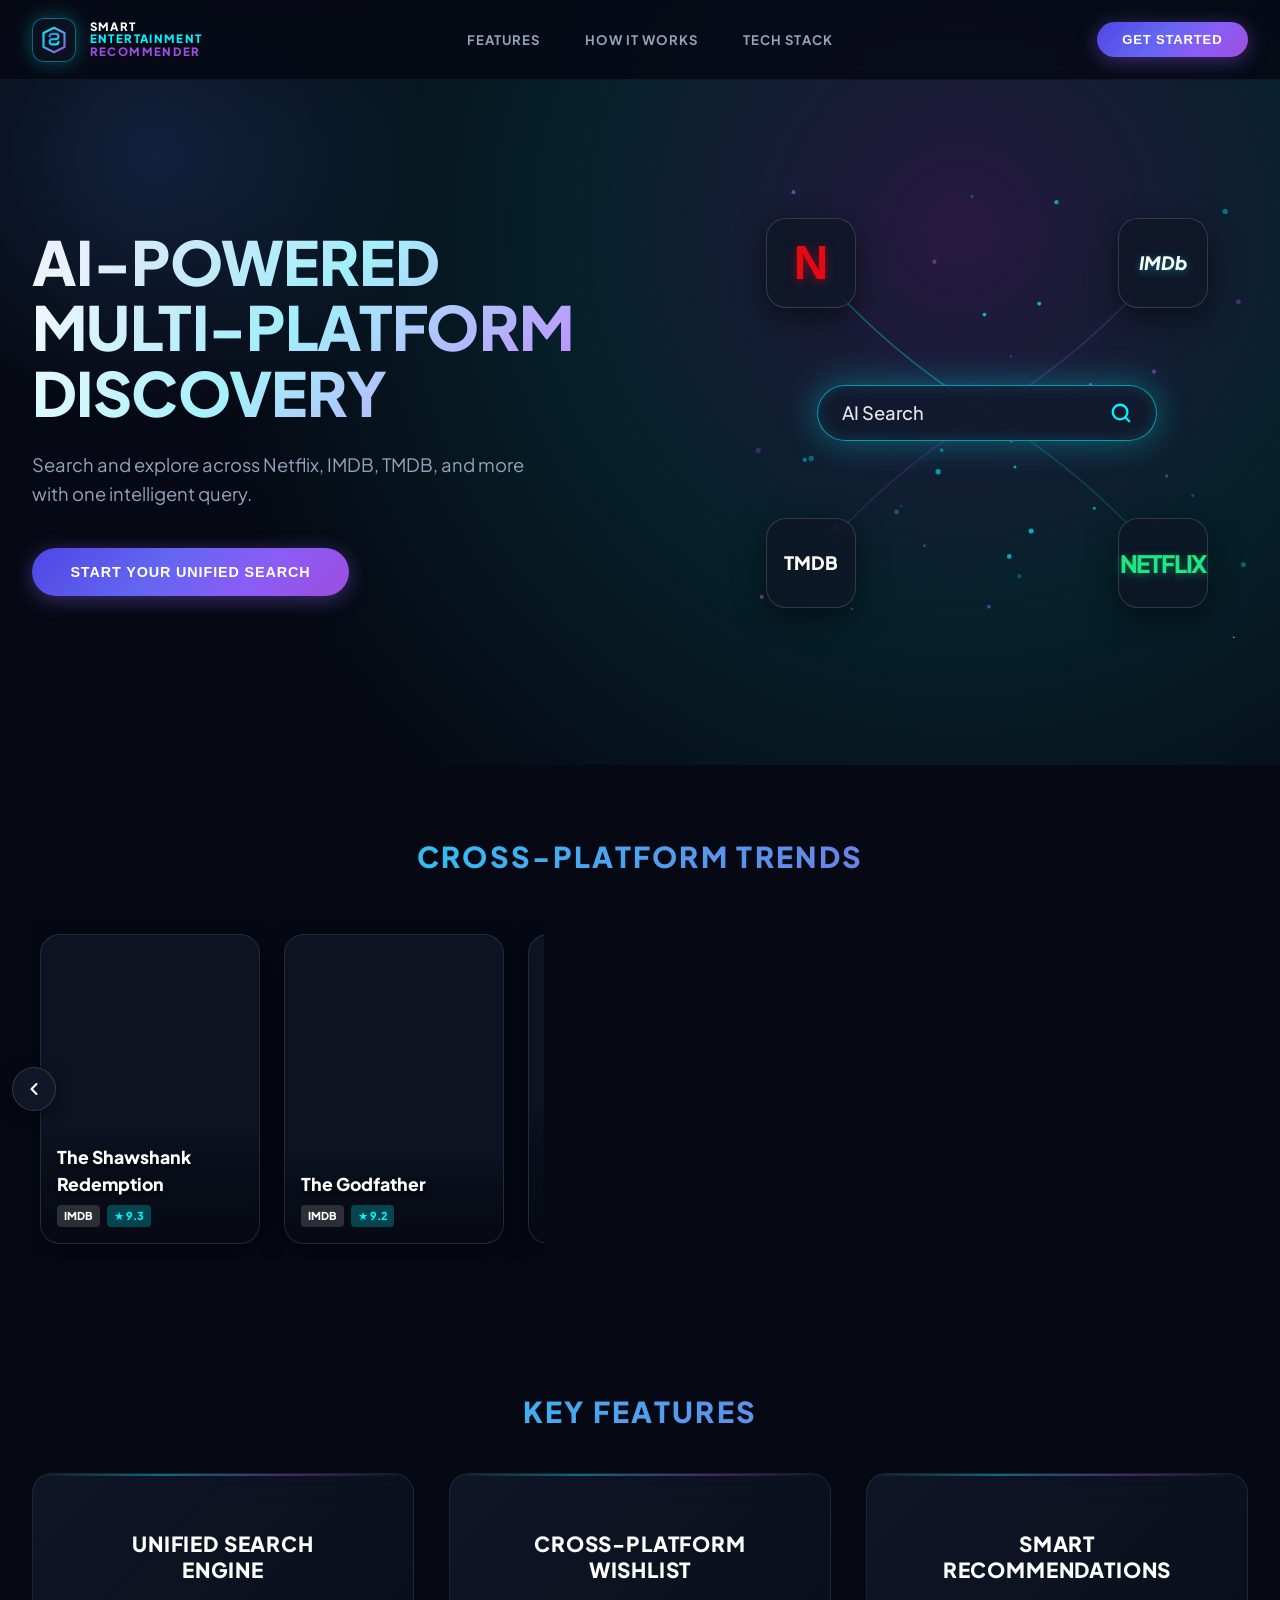
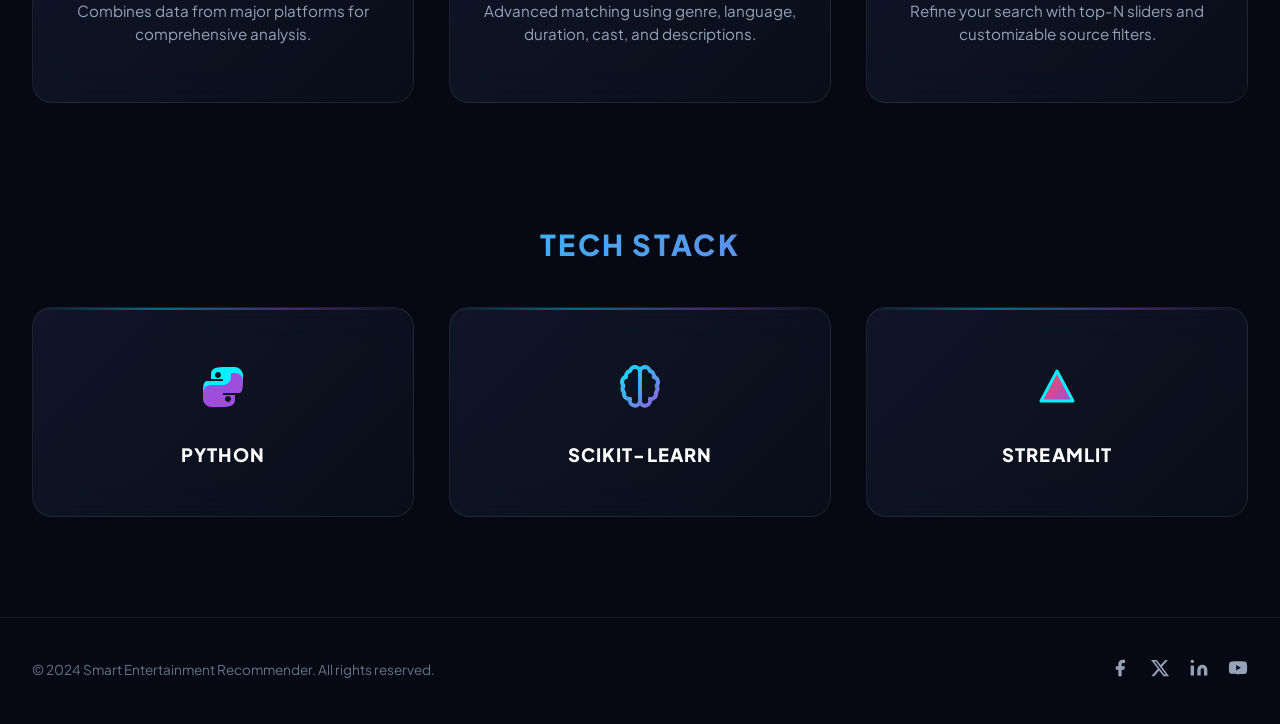
==== index.html @ 882601f6 "add index.html, styles.css, app.js and data bundle to root and docs for GitHub Pages" ====
<!DOCTYPE html>
<html lang="en">
<head>
  <meta charset="UTF-8">
  <meta name="viewport" content="width=device-width, initial-scale=1.0">
  <title>Smart Entertainment Recommender</title>
  <link rel="preconnect" href="https://fonts.googleapis.com">
  <link rel="preconnect" href="https://fonts.gstatic.com" crossorigin>
  <link href="https://fonts.googleapis.com/css2?family=Plus+Jakarta+Sans:wght@400;500;600;700;800&family=Inter:wght@400;500;600;700&display=swap" rel="stylesheet">
  <link rel="stylesheet" href="styles.css">
</head>
<body class="dark-theme">

  <!-- PAGE 1: LANDING PAGE (SMART ENTERTAINMENT RECOMMENDER) -->
  <div id="landing-page" class="page active">
    <!-- Navbar -->
    <nav class="navbar">
      <div class="nav-container">
        <a href="#landing-page" class="nav-brand">
          <div class="logo-icon">
            <svg width="28" height="28" viewBox="0 0 32 32" fill="none" xmlns="http://www.w3.org/2000/svg">
              <path d="M16 2L4 8V24L16 30L28 24V8L16 2Z" stroke="url(#logo-grad)" stroke-width="2.5" stroke-linejoin="round"/>
              <path d="M11 12C11 10.3431 12.3431 9 14 9H18C19.6569 9 21 10.3431 21 12C21 13.6569 19.6569 15 18 15H14C12.3431 15 11 16.3431 11 18C11 19.6569 12.3431 21 14 21H18C19.6569 21 21 19.6569 21 18" stroke="url(#logo-grad2)" stroke-width="2.5" stroke-linecap="round"/>
              <defs>
                <linearGradient id="logo-grad" x1="4" y1="2" x2="28" y2="30" gradientUnits="userSpaceOnUse">
                  <stop stop-color="#00F2FE"/>
                  <stop offset="1" stop-color="#9D4EDD"/>
                </linearGradient>
                <linearGradient id="logo-grad2" x1="11" y1="9" x2="21" y2="21" gradientUnits="userSpaceOnUse">
                  <stop stop-color="#3A7BD5"/>
                  <stop offset="1" stop-color="#00F2FE"/>
                </linearGradient>
              </defs>
            </svg>
          </div>
          <div class="brand-title">
            <span class="brand-line1">SMART</span>
            <span class="brand-line2">ENTERTAINMENT</span>
            <span class="brand-line3">RECOMMENDER</span>
          </div>
        </a>

        <div class="nav-links">
          <a href="#features-section" class="nav-link">FEATURES</a>
          <a href="#how-it-works-section" class="nav-link">HOW IT WORKS</a>
          <a href="#tech-stack-section" class="nav-link">TECH STACK</a>
        </div>

        <div class="nav-actions">
          <button id="btn-get-started" class="btn btn-gradient nav-cta">GET STARTED</button>
        </div>
      </div>
    </nav>

    <!-- Hero Section -->
    <section class="hero-section">
      <div class="hero-bg-glow"></div>
      <div class="hero-container">
        <div class="hero-content">
          <h1 class="hero-title">
            AI-POWERED<br>
            MULTI-PLATFORM<br>
            DISCOVERY
          </h1>
          <p class="hero-subtext">
            Search and explore across Netflix, IMDB, TMDB, and more with one intelligent query.
          </p>
          <div class="hero-actions">
            <button id="btn-hero-search" class="btn btn-gradient hero-cta">START YOUR UNIFIED SEARCH</button>
          </div>
        </div>

        <!-- Futuristic Visual Canvas & Platform Cards -->
        <div class="hero-visual">
          <canvas id="light-trails-canvas"></canvas>
          
          <div class="visual-center-search">
            <span class="search-placeholder-text">AI Search</span>
            <svg class="search-icon" width="22" height="22" viewBox="0 0 24 24" fill="none" stroke="currentColor" stroke-width="2.5" stroke-linecap="round" stroke-linejoin="round">
              <circle cx="11" cy="11" r="8"></circle>
              <line x1="21" y1="21" x2="16.65" y2="16.65"></line>
            </svg>
          </div>

          <!-- Platform Floating Cards -->
          <div class="platform-card card-netflix">
            <div class="netflix-logo-text">N</div>
          </div>

          <div class="platform-card card-disney">
            <div class="disney-logo-text">IMDb</div>
          </div>

          <div class="platform-card card-hbo">
            <div class="hbo-logo-text">TMDB</div>
          </div>

          <div class="platform-card card-hulu">
            <div class="hulu-logo-text">NETFLIX</div>
          </div>
        </div>
      </div>
    </section>

    <!-- Cross-Platform Trends Carousel -->
    <section class="trends-section">
      <div class="section-container">
        <h2 class="section-title">CROSS-PLATFORM TRENDS</h2>
        
        <div class="carousel-wrapper">
          <button class="carousel-arrow left-arrow" id="carousel-prev" aria-label="Previous">
            <svg width="20" height="20" viewBox="0 0 24 24" fill="none" stroke="currentColor" stroke-width="2.5" stroke-linecap="round" stroke-linejoin="round">
              <polyline points="15 18 9 12 15 6"></polyline>
            </svg>
          </button>
          
          <div class="carousel-track" id="trends-carousel">
            <!-- Dynamic Movie Cards inserted via app.js -->
            <div class="trend-card-skeleton"></div>
            <div class="trend-card-skeleton"></div>
            <div class="trend-card-skeleton"></div>
            <div class="trend-card-skeleton"></div>
          </div>
        </div>
      </div>
    </section>

    <!-- Key Features -->
    <section id="features-section" class="features-section">
      <div class="section-container">
        <h2 class="section-title">KEY FEATURES</h2>
        <div class="features-grid">
          <div class="glass-card feature-card">
            <h3 class="feature-title">UNIFIED SEARCH<br>ENGINE</h3>
            <p class="feature-desc">Combines data from major platforms for comprehensive analysis.</p>
          </div>

          <div class="glass-card feature-card">
            <h3 class="feature-title">CROSS-PLATFORM<br>WISHLIST</h3>
            <p class="feature-desc">Advanced matching using genre, language, duration, cast, and descriptions.</p>
          </div>

          <div class="glass-card feature-card">
            <h3 class="feature-title">SMART<br>RECOMMENDATIONS</h3>
            <p class="feature-desc">Refine your search with top-N sliders and customizable source filters.</p>
          </div>
        </div>
      </div>
    </section>

    <!-- Tech Stack -->
    <section id="tech-stack-section" class="tech-stack-section">
      <div class="section-container">
        <h2 class="section-title">TECH STACK</h2>
        <div class="tech-grid">
          <div class="glass-card tech-card">
            <div class="tech-icon-container">
              <svg width="48" height="48" viewBox="0 0 24 24" fill="none" xmlns="http://www.w3.org/2000/svg">
                <path d="M12 2C6.48 2 6 4 6 6V8H12V9H4C2 9 2 13 2 15C2 17 3.5 19 6 19H8V17C8 15 9.5 13 12 13H18C20 13 22 11.5 22 9V6C22 4 20 2 18 2H12ZM9.5 4.5C10.33 4.5 11 5.17 11 6C11 6.83 10.33 7.5 9.5 7.5C8.67 7.5 8 6.83 8 6C8 5.17 8.67 4.5 9.5 4.5Z" fill="#00F2FE"/>
                <path d="M12 22C17.52 22 18 20 18 18V16H12V15H20C22 15 22 11 22 9C22 7 20.5 5 18 5H16V7C16 9 14.5 11 12 11H6C4 11 2 12.5 2 15V18C2 20 4 22 6 22H12ZM14.5 19.5C13.67 19.5 13 18.83 13 18C13 17.17 13.67 16.5 14.5 16.5C15.33 16.5 16 17.17 16 18C16 18.83 15.33 19.5 14.5 19.5Z" fill="#9D4EDD"/>
              </svg>
            </div>
            <h3 class="tech-name">PYTHON</h3>
          </div>

          <div class="glass-card tech-card">
            <div class="tech-icon-container">
              <svg width="48" height="48" viewBox="0 0 24 24" fill="none" stroke="url(#tech-grad)" stroke-width="2" stroke-linecap="round" stroke-linejoin="round">
                <path d="M12 4.5a2.5 2.5 0 0 0-4.96-.46 2.5 2.5 0 0 0-1.98 3 2.5 2.5 0 0 0-1.32 4.24 3 3 0 0 0 .34 3.58 2.5 2.5 0 0 0 2.96 3.08A2.5 2.5 0 0 0 12 19.5"/>
                <path d="M12 4.5a2.5 2.5 0 0 1 4.96-.46 2.5 2.5 0 0 1 1.98 3 2.5 2.5 0 0 1 1.32 4.24 3 3 0 0 1-.34 3.58 2.5 2.5 0 0 1-2.96 3.08A2.5 2.5 0 0 1 12 19.5"/>
                <path d="M12 4.5v15"/>
                <defs>
                  <linearGradient id="tech-grad" x1="0" y1="0" x2="24" y2="24" gradientUnits="userSpaceOnUse">
                    <stop stop-color="#00F2FE"/>
                    <stop offset="1" stop-color="#9D4EDD"/>
                  </linearGradient>
                </defs>
              </svg>
            </div>
            <h3 class="tech-name">SCIKIT-LEARN</h3>
          </div>

          <div class="glass-card tech-card">
            <div class="tech-icon-container">
              <svg width="48" height="48" viewBox="0 0 24 24" fill="none" xmlns="http://www.w3.org/2000/svg">
                <path d="M4 19L12 4L20 19H4Z" fill="url(#st-grad)" stroke="#00F2FE" stroke-width="1.5" stroke-linejoin="round"/>
                <defs>
                  <linearGradient id="st-grad" x1="4" y1="4" x2="20" y2="19" gradientUnits="userSpaceOnUse">
                    <stop stop-color="#FF4B4B"/>
                    <stop offset="1" stop-color="#9D4EDD"/>
                  </linearGradient>
                </defs>
              </svg>
            </div>
            <h3 class="tech-name">STREAMLIT</h3>
          </div>
        </div>
      </div>
    </section>

    <!-- Footer -->
    <footer class="footer">
      <div class="footer-container">
        <p class="copyright">&copy; 2024 Smart Entertainment Recommender. All rights reserved.</p>
        <div class="social-links">
          <a href="#" aria-label="Facebook">
            <svg width="20" height="20" viewBox="0 0 24 24" fill="currentColor"><path d="M18 2h-3a5 5 0 0 0-5 5v3H7v4h3v8h4v-8h3l1-4h-4V7a1 1 0 0 1 1-1h3z"/></svg>
          </a>
          <a href="#" aria-label="X (Twitter)">
            <svg width="20" height="20" viewBox="0 0 24 24" fill="currentColor"><path d="M18.244 2.25h3.308l-7.227 8.26 8.502 11.24H16.17l-5.214-6.817L4.99 21.75H1.68l7.73-8.835L1.254 2.25H8.08l4.713 6.231zm-1.161 17.52h1.833L7.084 4.126H5.117z"/></svg>
          </a>
          <a href="#" aria-label="LinkedIn">
            <svg width="20" height="20" viewBox="0 0 24 24" fill="currentColor"><path d="M16 8a6 6 0 0 1 6 6v7h-4v-7a2 2 0 0 0-2-2 2 2 0 0 0-2 2v7h-4v-7a6 6 0 0 1 6-6zM2 9h4v12H2z"/><circle cx="4" cy="4" r="2"/></svg>
          </a>
          <a href="#" aria-label="YouTube">
            <svg width="20" height="20" viewBox="0 0 24 24" fill="currentColor"><path d="M22.54 6.42a2.78 2.78 0 0 0-1.94-2C18.88 4 12 4 12 4s-6.88 0-8.6.46a2.78 2.78 0 0 0-1.94 2A29 29 0 0 0 1 11.75a29 29 0 0 0 .46 5.33A2.78 2.78 0 0 0 3.4 19c1.72.46 8.6.46 8.6.46s6.88 0 8.6-.46a2.78 2.78 0 0 0 1.94-2 29 29 0 0 0 .46-5.25 29 29 0 0 0-.46-5.33z"/><polygon points="9.75 15.02 15.5 11.75 9.75 8.48 9.75 15.02" fill="#0D111A"/></svg>
          </a>
        </div>
      </div>
    </footer>
  </div>

  <!-- PAGE 2: DASHBOARD PAGE (UNIVERSAL HUB DASHBOARD - SCREEN 2) -->
  <div id="dashboard-page" class="page">
    <header class="dash-header">
      <div class="dash-header-left">
        <a href="#landing-page" id="btn-back-landing" class="dash-brand">
          <div class="dash-logo-icon">
            <svg width="24" height="24" viewBox="0 0 24 24" fill="none" stroke="currentColor" stroke-width="2">
              <path d="M12 2L2 7l10 5 10-5-10-5zM2 17l10 5 10-5M2 12l10 5 10-5"/>
            </svg>
          </div>
          <span class="dash-title">Universal Hub Dashboard</span>
        </a>
      </div>
      <div class="dash-header-right">
        <button id="btn-home-nav" class="dash-action-btn" title="Back to Home">
          <svg width="20" height="20" viewBox="0 0 24 24" fill="none" stroke="currentColor" stroke-width="2">
            <path d="M3 9l9-7 9 7v11a2 2 0 0 1-2 2H5a2 2 0 0 1-2-2z"/>
            <polyline points="9 22 9 12 15 12 15 22"/>
          </svg>
        </button>
      </div>
    </header>

    <div class="dash-main-layout">
      <!-- Left Sidebar Filters -->
      <aside class="dash-sidebar">
        <div class="sidebar-section">
          <label class="sidebar-label" for="select-title-search">Select Movie / Title</label>
          <div class="custom-select-wrapper">
            <select id="select-title-search" class="dash-select">
              <option value="">None (Browse by Genre/Filter)</option>
            </select>
          </div>
        </div>

        <div class="sidebar-section">
          <label class="sidebar-label" for="select-source">Source</label>
          <div class="custom-select-wrapper">
            <select id="select-source" class="dash-select">
              <option value="all">All Platforms</option>
              <option value="netflix">Netflix</option>
              <option value="imdb">IMDB</option>
              <option value="tmdb">TMDB</option>
            </select>
          </div>
        </div>

        <div class="sidebar-section">
          <label class="sidebar-label" for="select-genre">Genre</label>
          <div class="custom-select-wrapper">
            <select id="select-genre" class="dash-select">
              <option value="all">All</option>
            </select>
          </div>
        </div>

        <div class="sidebar-section">
          <label class="sidebar-label" for="select-rating">Rating</label>
          <div class="custom-select-wrapper">
            <select id="select-rating" class="dash-select">
              <option value="all">All</option>
              <option value="8.5">8.5+ Top Rated</option>
              <option value="8.0">8.0+ High Rating</option>
              <option value="7.0">7.0+ Recommended</option>
              <option value="6.0">6.0+ General</option>
            </select>
          </div>
        </div>

        <div class="sidebar-section">
          <label class="sidebar-label" for="select-language">Language</label>
          <div class="custom-select-wrapper">
            <select id="select-language" class="dash-select">
              <option value="all">All Languages</option>
            </select>
          </div>
        </div>

        <div class="sidebar-section">
          <label class="sidebar-label" for="input-top-n">Top-N</label>
          <input type="number" id="input-top-n" class="dash-input" value="10" min="1" max="100">
        </div>

        <button id="btn-run-recommendation" class="btn btn-cyan btn-full">Generate Recommendations</button>
      </aside>

      <!-- Center Main Content -->
      <main class="dash-content">
        <div class="platform-tabs-row">
          <button class="platform-tab active" data-source="all">All Platforms</button>
          <button class="platform-tab" data-source="netflix">Netflix</button>
          <button class="platform-tab" data-source="imdb">IMDB</button>
          <button class="platform-tab" data-source="tmdb">TMDB</button>
        </div>

        <div class="results-header-info">
          <h3 id="query-movie-heading" class="results-title">Recommendations</h3>
        </div>

        <div id="recommendation-cards-grid" class="cards-grid">
          <!-- Recommendation cards loaded dynamically -->
        </div>
      </main>

      <!-- Right Panel: How It Works matching SCREEN 2 -->
      <aside class="dash-right-panel">
        <div class="glass-panel how-it-works-panel">
          <h3 class="panel-title">How It Works</h3>
          <p class="panel-intro">
            An intelligent content-based recommendation system that analyzes text features across movie catalogs.
          </p>

          <ol class="steps-list">
            <li>
              <strong>1. Select a Title or Genre</strong>
              <p>Choose a movie catalog entry or pick a specific genre to discover content.</p>
            </li>
            <li>
              <strong>2. Analyze Content</strong>
              <p>Extracts combined textual features: genres, keywords, cast, and overview descriptions.</p>
            </li>
            <li>
              <strong>3. Calculate Similarity</strong>
              <p>Transforms text into TF-IDF vectors and computes exact pairwise Cosine Similarity scores.</p>
            </li>
            <li>
              <strong>4. Rank & Recommend</strong>
              <p>Filters and orders top matching titles with precise similarity percentages.</p>
            </li>
          </ol>
        </div>
      </aside>
    </div>
  </div>

  <!-- Movie Detail Modal -->
  <div id="movie-detail-modal" class="modal-overlay hidden">
    <div class="modal-card glass-card">
      <button id="btn-close-modal" class="modal-close-btn">&times;</button>
      <div class="modal-body">
        <div class="modal-poster-col">
          <img id="modal-poster" src="" alt="Movie Poster">
        </div>
        <div class="modal-info-col">
          <h2 id="modal-title" class="modal-title">Title</h2>
          <div class="modal-chips" id="modal-chips"></div>
          <p id="modal-desc" class="modal-desc">Description</p>
          <div class="modal-sim-bar-wrapper">
            <span id="modal-sim-text">95% Similarity</span>
            <div class="sim-progress-bar"><div id="modal-sim-progress" class="sim-progress-fill"></div></div>
          </div>
        </div>
      </div>
    </div>
  </div>

  <script src="app.js"></script>
</body>
</html>
---- styles.css ----
/* ==========================================================================
   Smart Entertainment Recommender - Design System & Styles
   Primary Visual Reference: SCREEN 1 (Landing Page) & SCREEN 2 (Dashboard)
   ========================================================================== */

:root {
  --bg-dark: #060913;
  --bg-surface: #0E1322;
  --bg-card: rgba(18, 25, 42, 0.65);
  --bg-card-hover: rgba(26, 36, 60, 0.85);

  --accent-cyan: #00F2FE;
  --accent-blue: #3A7BD5;
  --accent-purple: #9D4EDD;
  --accent-violet: #7F00FF;

  --gradient-title: linear-gradient(135deg, #FFFFFF 10%, #A5F3FC 45%, #C084FC 90%);
  --gradient-btn: linear-gradient(135deg, #4F46E5 0%, #6366F1 40%, #8B5CF6 70%, #9D4EDD 100%);
  --gradient-glow: linear-gradient(135deg, rgba(0, 242, 254, 0.4) 0%, rgba(157, 78, 221, 0.4) 100%);

  --text-main: #FFFFFF;
  --text-muted: #94A3B8;
  --text-subtle: #64748B;

  --border-glass: 1px solid rgba(255, 255, 255, 0.08);
  --border-glow: 1px solid rgba(0, 242, 254, 0.4);

  --radius-sm: 8px;
  --radius-md: 14px;
  --radius-lg: 20px;
  --radius-pill: 9999px;

  --shadow-glow-cyan: 0 0 25px rgba(0, 242, 254, 0.25);
  --shadow-glow-purple: 0 0 25px rgba(157, 78, 221, 0.25);
}

* {
  box-sizing: border-box;
  margin: 0;
  padding: 0;
}

html {
  scroll-behavior: smooth;
}

body {
  font-family: 'Plus Jakarta Sans', 'Inter', -apple-system, sans-serif;
  background-color: var(--bg-dark);
  color: var(--text-main);
  line-height: 1.5;
  overflow-x: hidden;
  min-height: 100vh;
}

/* Page transitions */
.page {
  display: none;
  opacity: 0;
  transition: opacity 0.3s ease-in-out;
  width: 100%;
  min-height: 100vh;
}
.page.active {
  display: block;
  opacity: 1;
}

/* Base Buttons */
.btn {
  display: inline-flex;
  align-items: center;
  justify-content: center;
  padding: 0.75rem 1.8rem;
  font-size: 0.88rem;
  font-weight: 700;
  letter-spacing: 0.06em;
  border-radius: var(--radius-pill);
  border: none;
  cursor: pointer;
  transition: all 0.25s cubic-bezier(0.4, 0, 0.2, 1);
  text-decoration: none;
  color: #FFFFFF;
}

.btn-gradient {
  background: var(--gradient-btn);
  box-shadow: 0 4px 20px rgba(139, 92, 246, 0.4);
}
.btn-gradient:hover {
  transform: translateY(-2px);
  box-shadow: 0 6px 25px rgba(157, 78, 221, 0.6);
  filter: brightness(1.15);
}

.btn-cyan {
  background: linear-gradient(135deg, #00F2FE 0%, #4FACFE 100%);
  color: #060913;
  font-weight: 800;
  box-shadow: 0 4px 18px rgba(0, 242, 254, 0.35);
}
.btn-cyan:hover {
  transform: translateY(-2px);
  box-shadow: 0 6px 25px rgba(0, 242, 254, 0.55);
}

.btn-full {
  width: 100%;
}

/* Glassmorphism Card Container matching SCREEN 1 & SCREEN 2 */
.glass-card {
  background: linear-gradient(135deg, rgba(20, 28, 48, 0.7) 0%, rgba(12, 17, 30, 0.6) 100%);
  backdrop-filter: blur(20px);
  -webkit-backdrop-filter: blur(20px);
  border: 1.5px solid rgba(255, 255, 255, 0.08);
  border-radius: var(--radius-lg);
  transition: all 0.3s ease;
  position: relative;
  overflow: hidden;
}

.glass-card::before {
  content: '';
  position: absolute;
  top: 0; left: 0; right: 0;
  height: 2px;
  background: linear-gradient(90deg, transparent, rgba(0, 242, 254, 0.4), rgba(157, 78, 221, 0.4), transparent);
}

.glass-card:hover {
  border-color: rgba(0, 242, 254, 0.4);
  box-shadow: 0 10px 35px rgba(0, 0, 0, 0.5), 0 0 25px rgba(0, 242, 254, 0.18);
  transform: translateY(-4px);
}

/* ==========================================================================
   NAVBAR (PAGE 1)
   ========================================================================== */
.navbar {
  position: fixed;
  top: 0;
  left: 0;
  right: 0;
  height: 80px;
  z-index: 100;
  background: rgba(6, 9, 19, 0.85);
  backdrop-filter: blur(16px);
  border-bottom: 1px solid rgba(255, 255, 255, 0.05);
}

.nav-container {
  max-width: 1320px;
  margin: 0 auto;
  padding: 0 2rem;
  height: 100%;
  display: flex;
  align-items: center;
  justify-content: space-between;
}

.nav-brand {
  display: flex;
  align-items: center;
  gap: 0.85rem;
  text-decoration: none;
}

.logo-icon {
  width: 44px;
  height: 44px;
  background: rgba(14, 19, 34, 0.9);
  border-radius: 12px;
  display: flex;
  align-items: center;
  justify-content: center;
  border: 1px solid rgba(0, 242, 254, 0.4);
  box-shadow: 0 0 20px rgba(0, 242, 254, 0.3);
}

.brand-title {
  display: flex;
  flex-direction: column;
  line-height: 1.1;
  font-weight: 800;
  font-size: 0.72rem;
  letter-spacing: 0.12em;
}
.brand-line1 { color: #FFFFFF; }
.brand-line2 { color: var(--accent-cyan); }
.brand-line3 { color: var(--accent-purple); }

.nav-links {
  display: flex;
  align-items: center;
  gap: 2.8rem;
}

.nav-link {
  color: var(--text-muted);
  text-decoration: none;
  font-size: 0.82rem;
  font-weight: 700;
  letter-spacing: 0.08em;
  transition: color 0.2s ease;
}
.nav-link:hover {
  color: #FFFFFF;
}

.nav-cta {
  padding: 0.65rem 1.6rem;
  font-size: 0.82rem;
}

/* ==========================================================================
   HERO SECTION (PAGE 1)
   ========================================================================== */
.hero-section {
  position: relative;
  padding-top: 150px;
  padding-bottom: 90px;
  min-height: 85vh;
  display: flex;
  align-items: center;
  overflow: hidden;
  background: radial-gradient(circle at 75% 30%, rgba(157, 78, 221, 0.22) 0%, rgba(0, 242, 254, 0.1) 35%, rgba(6, 9, 19, 0) 70%);
}

.hero-bg-glow {
  position: absolute;
  top: -120px;
  left: -120px;
  width: 550px;
  height: 550px;
  background: radial-gradient(circle, rgba(58, 123, 213, 0.22) 0%, rgba(6, 9, 19, 0) 70%);
  pointer-events: none;
}

.hero-container {
  max-width: 1320px;
  margin: 0 auto;
  padding: 0 2rem;
  width: 100%;
  display: grid;
  grid-template-columns: 1.1fr 0.9fr;
  gap: 3.5rem;
  align-items: center;
}

.hero-content {
  max-width: 600px;
}

.hero-title {
  font-size: 3.8rem;
  font-weight: 800;
  line-height: 1.08;
  letter-spacing: -0.01em;
  margin-bottom: 1.5rem;
  background: var(--gradient-title);
  -webkit-background-clip: text;
  -webkit-text-fill-color: transparent;
  text-transform: uppercase;
}

.hero-subtext {
  font-size: 1.15rem;
  color: var(--text-muted);
  margin-bottom: 2.5rem;
  max-width: 500px;
  font-weight: 400;
  line-height: 1.6;
}

.hero-cta {
  padding: 1rem 2.4rem;
  font-size: 0.9rem;
}

/* Hero Visual Canvas & Floating Cards matching SCREEN 1 */
.hero-visual {
  position: relative;
  height: 450px;
  width: 100%;
  display: flex;
  align-items: center;
  justify-content: center;
}

#light-trails-canvas {
  position: absolute;
  top: 0;
  left: 0;
  width: 100%;
  height: 100%;
  z-index: 1;
  pointer-events: none;
}

.visual-center-search {
  position: relative;
  z-index: 10;
  width: 340px;
  height: 56px;
  background: rgba(18, 25, 45, 0.75);
  backdrop-filter: blur(24px);
  border: 1.5px solid rgba(0, 242, 254, 0.6);
  border-radius: var(--radius-pill);
  display: flex;
  align-items: center;
  justify-content: space-between;
  padding: 0 1.5rem;
  box-shadow: 0 0 35px rgba(0, 242, 254, 0.35), inset 0 0 15px rgba(0, 242, 254, 0.15);
}

.search-placeholder-text {
  color: rgba(255, 255, 255, 0.9);
  font-size: 1.15rem;
  font-weight: 500;
}

.search-icon {
  color: var(--accent-cyan);
}

/* Floating Platform Cards matching SCREEN 1 */
.platform-card {
  position: absolute;
  z-index: 10;
  width: 90px;
  height: 90px;
  background: rgba(15, 22, 38, 0.75);
  backdrop-filter: blur(16px);
  border: 1px solid rgba(255, 255, 255, 0.15);
  border-radius: 20px;
  display: flex;
  align-items: center;
  justify-content: center;
  box-shadow: 0 10px 30px rgba(0, 0, 0, 0.5);
  transition: transform 0.3s ease, border-color 0.3s ease;
}
.platform-card:hover {
  transform: scale(1.08);
  border-color: var(--accent-cyan);
  box-shadow: 0 12px 35px rgba(0, 242, 254, 0.3);
}

.card-netflix {
  top: 30px;
  left: 40px;
}
.netflix-logo-text {
  color: #E50914;
  font-size: 3rem;
  font-weight: 900;
  font-family: Arial, sans-serif;
  text-shadow: 0 2px 8px rgba(229, 9, 20, 0.5);
}

.card-disney {
  top: 30px;
  right: 40px;
}
.disney-logo-text {
  color: #FFFFFF;
  font-size: 1.15rem;
  font-weight: 800;
  font-style: italic;
  text-shadow: 0 2px 8px rgba(0, 242, 254, 0.4);
}

.card-hbo {
  bottom: 30px;
  left: 40px;
}
.hbo-logo-text {
  color: #FFFFFF;
  font-size: 1.15rem;
  font-weight: 900;
  text-align: center;
  line-height: 0.95;
}
.hbo-logo-text span {
  font-size: 0.85rem;
  font-weight: 400;
}

.card-hulu {
  bottom: 30px;
  right: 40px;
}
.hulu-logo-text {
  color: #1CE783;
  font-size: 1.5rem;
  font-weight: 800;
  letter-spacing: -0.05em;
  text-shadow: 0 2px 8px rgba(28, 231, 131, 0.4);
}

/* ==========================================================================
   CROSS-PLATFORM TRENDS CAROUSEL
   ========================================================================== */
.trends-section {
  padding: 70px 0;
}

.section-container {
  max-width: 1320px;
  margin: 0 auto;
  padding: 0 2rem;
}

.section-title {
  text-align: center;
  font-size: 1.8rem;
  font-weight: 800;
  letter-spacing: 0.08em;
  margin-bottom: 2.5rem;
  background: linear-gradient(135deg, #00F2FE 0%, #9D4EDD 100%);
  -webkit-background-clip: text;
  -webkit-text-fill-color: transparent;
  text-transform: uppercase;
}

.carousel-wrapper {
  position: relative;
  display: flex;
  align-items: center;
}

.carousel-arrow {
  position: absolute;
  left: -20px;
  z-index: 20;
  width: 44px;
  height: 44px;
  border-radius: 50%;
  background: rgba(18, 25, 42, 0.9);
  border: 1px solid rgba(255, 255, 255, 0.15);
  color: #FFFFFF;
  display: flex;
  align-items: center;
  justify-content: center;
  cursor: pointer;
  backdrop-filter: blur(10px);
  transition: all 0.25s ease;
  box-shadow: 0 4px 15px rgba(0, 0, 0, 0.5);
}
.carousel-arrow:hover {
  background: var(--accent-cyan);
  color: var(--bg-dark);
  box-shadow: 0 0 20px rgba(0, 242, 254, 0.5);
}

.carousel-track {
  display: flex;
  gap: 1.5rem;
  overflow-x: auto;
  scroll-behavior: smooth;
  padding: 1rem 0.5rem;
  scrollbar-width: none;
}
.carousel-track::-webkit-scrollbar {
  display: none;
}

.trend-card {
  flex: 0 0 220px;
  height: 310px;
  position: relative;
  border-radius: var(--radius-lg);
  overflow: hidden;
  background: var(--bg-card);
  border: 1.5px solid rgba(255, 255, 255, 0.1);
  box-shadow: 0 8px 25px rgba(0, 0, 0, 0.4);
  transition: transform 0.3s ease, border-color 0.3s ease;
  cursor: pointer;
}
.trend-card:hover {
  transform: translateY(-6px);
  border-color: var(--accent-cyan);
  box-shadow: 0 12px 30px rgba(0, 242, 254, 0.25);
}

.trend-poster {
  width: 100%;
  height: 100%;
  object-fit: cover;
}

.trend-overlay {
  position: absolute;
  bottom: 0;
  left: 0;
  right: 0;
  padding: 1.2rem 1rem 1rem 1rem;
  background: linear-gradient(to top, rgba(6, 9, 19, 0.95) 0%, rgba(6, 9, 19, 0.6) 60%, transparent 100%);
  display: flex;
  flex-direction: column;
  justify-content: flex-end;
}

.trend-title {
  font-size: 1.1rem;
  font-weight: 800;
  color: #FFFFFF;
  margin-bottom: 0.5rem;
  text-shadow: 0 2px 4px rgba(0, 0, 0, 0.8);
}

.trend-platforms {
  display: flex;
  gap: 0.4rem;
}
.platform-badge {
  font-size: 0.68rem;
  font-weight: 800;
  padding: 0.18rem 0.45rem;
  border-radius: 4px;
  background: rgba(255, 255, 255, 0.15);
  backdrop-filter: blur(4px);
  text-transform: uppercase;
}

/* ==========================================================================
   KEY FEATURES & TECH STACK
   ========================================================================== */
.features-section, .tech-stack-section {
  padding: 60px 0;
}

.features-grid, .tech-grid {
  display: grid;
  grid-template-columns: repeat(3, 1fr);
  gap: 2.2rem;
}

.feature-card {
  padding: 2.8rem 2rem;
  text-align: center;
  display: flex;
  flex-direction: column;
  align-items: center;
  justify-content: center;
  min-height: 230px;
}

.feature-title {
  font-size: 1.3rem;
  font-weight: 800;
  color: #FFFFFF;
  line-height: 1.25;
  margin-bottom: 1rem;
  letter-spacing: 0.04em;
}

.feature-desc {
  font-size: 0.95rem;
  color: var(--text-muted);
  line-height: 1.55;
  max-width: 320px;
}

.tech-card {
  padding: 2.8rem 2rem;
  text-align: center;
  display: flex;
  flex-direction: column;
  align-items: center;
  justify-content: center;
  gap: 1.4rem;
  min-height: 210px;
}

.tech-icon-container {
  width: 64px;
  height: 64px;
  display: flex;
  align-items: center;
  justify-content: center;
}

.tech-name {
  font-size: 1.15rem;
  font-weight: 800;
  letter-spacing: 0.06em;
  color: #FFFFFF;
}

/* ==========================================================================
   FOOTER
   ========================================================================== */
.footer {
  padding: 40px 0;
  border-top: 1px solid rgba(255, 255, 255, 0.05);
  margin-top: 40px;
}

.footer-container {
  max-width: 1320px;
  margin: 0 auto;
  padding: 0 2rem;
  display: flex;
  align-items: center;
  justify-content: space-between;
}

.copyright {
  font-size: 0.85rem;
  color: var(--text-subtle);
}

.social-links {
  display: flex;
  gap: 1.2rem;
}
.social-links a {
  color: var(--text-muted);
  transition: color 0.2s ease;
}
.social-links a:hover {
  color: var(--accent-cyan);
}

/* ==========================================================================
   PAGE 2: DASHBOARD STYLES (UNIVERSAL HUB DASHBOARD - SCREEN 2)
   ========================================================================== */
.dash-header {
  height: 64px;
  background: rgba(14, 19, 34, 0.95);
  border-bottom: 1px solid rgba(255, 255, 255, 0.08);
  padding: 0 2rem;
  display: flex;
  align-items: center;
  justify-content: space-between;
  position: sticky;
  top: 0;
  z-index: 50;
}

.dash-brand {
  display: flex;
  align-items: center;
  gap: 0.75rem;
  text-decoration: none;
  color: #FFFFFF;
}

.dash-logo-icon {
  color: var(--accent-cyan);
}

.dash-title {
  font-size: 1.15rem;
  font-weight: 700;
}

.dash-action-btn {
  background: rgba(255, 255, 255, 0.05);
  border: 1px solid rgba(255, 255, 255, 0.1);
  color: var(--text-muted);
  width: 38px;
  height: 38px;
  border-radius: var(--radius-sm);
  display: flex;
  align-items: center;
  justify-content: center;
  cursor: pointer;
  transition: all 0.2s ease;
}
.dash-action-btn:hover {
  color: #FFFFFF;
  border-color: var(--accent-cyan);
}

.dash-main-layout {
  display: grid;
  grid-template-columns: 280px 1fr 300px;
  gap: 1.5rem;
  padding: 1.5rem 2rem;
  max-width: 1600px;
  margin: 0 auto;
  min-height: calc(100vh - 64px);
}

/* Left Sidebar Filter Panel matching SCREEN 2 */
.dash-sidebar {
  background: rgba(14, 19, 34, 0.7);
  backdrop-filter: blur(20px);
  border: 1px solid rgba(255, 255, 255, 0.08);
  border-radius: var(--radius-md);
  padding: 1.5rem;
  display: flex;
  flex-direction: column;
  gap: 1.25rem;
  height: fit-content;
}

.sidebar-section {
  display: flex;
  flex-direction: column;
  gap: 0.4rem;
}

.sidebar-label {
  font-size: 0.85rem;
  font-weight: 700;
  color: var(--text-muted);
}

.dash-input, .dash-select {
  width: 100%;
  padding: 0.65rem 0.9rem;
  background: rgba(6, 9, 19, 0.85);
  border: 1px solid rgba(255, 255, 255, 0.12);
  border-radius: var(--radius-sm);
  color: #FFFFFF;
  font-size: 0.88rem;
  outline: none;
  transition: border-color 0.2s ease;
}
.dash-input:focus, .dash-select:focus {
  border-color: var(--accent-cyan);
  box-shadow: 0 0 10px rgba(0, 242, 254, 0.25);
}

.search-autocomplete-box {
  position: relative;
}
.autocomplete-dropdown {
  position: absolute;
  top: 100%;
  left: 0;
  right: 0;
  background: #0E1322;
  border: 1px solid rgba(0, 242, 254, 0.5);
  border-radius: var(--radius-sm);
  max-height: 220px;
  overflow-y: auto;
  z-index: 100;
  box-shadow: 0 10px 30px rgba(0, 0, 0, 0.9);
}
.autocomplete-item {
  padding: 0.6rem 0.9rem;
  font-size: 0.85rem;
  cursor: pointer;
  color: var(--text-muted);
}
.autocomplete-item:hover {
  background: rgba(0, 242, 254, 0.15);
  color: #FFFFFF;
}

/* Center Content & Platform Tabs matching SCREEN 2 */
.platform-tabs-row {
  display: flex;
  gap: 1rem;
  margin-bottom: 1.5rem;
}

.platform-tab {
  flex: 1;
  padding: 0.8rem 1rem;
  background: rgba(14, 19, 34, 0.6);
  border: 1px solid rgba(255, 255, 255, 0.1);
  border-radius: var(--radius-sm);
  color: var(--text-muted);
  font-weight: 700;
  font-size: 0.9rem;
  cursor: pointer;
  transition: all 0.25s ease;
  text-align: center;
}
.platform-tab.active {
  background: rgba(0, 242, 254, 0.08);
  border-color: var(--accent-cyan);
  color: var(--accent-cyan);
  box-shadow: 0 0 20px rgba(0, 242, 254, 0.3);
}

.results-header-info {
  margin-bottom: 1rem;
}
.results-title {
  font-size: 1.2rem;
  font-weight: 700;
  color: #FFFFFF;
}

.cards-grid {
  display: grid;
  grid-template-columns: repeat(auto-fill, minmax(350px, 1fr));
  gap: 1.35rem;
}

/* Horizontal Recommendation Cards matching SCREEN 2 */
.recom-card {
  background: rgba(14, 19, 34, 0.75);
  backdrop-filter: blur(16px);
  border: 1.5px solid rgba(255, 255, 255, 0.08);
  border-radius: var(--radius-md);
  padding: 1.1rem;
  display: flex;
  gap: 1.1rem;
  transition: all 0.25s ease;
  cursor: pointer;
  position: relative;
  overflow: hidden;
}
.recom-card:hover {
  border-color: var(--accent-cyan);
  box-shadow: 0 0 25px rgba(0, 242, 254, 0.28);
  transform: translateY(-3px);
}

.card-poster-col {
  position: relative;
  width: 110px;
  height: 150px;
  flex-shrink: 0;
  border-radius: var(--radius-sm);
  overflow: hidden;
}
.card-poster-img {
  width: 100%;
  height: 100%;
  object-fit: cover;
}
.card-poster-badge {
  position: absolute;
  top: 6px;
  left: 6px;
  background: rgba(0, 0, 0, 0.85);
  padding: 2px 7px;
  border-radius: 4px;
  font-size: 0.65rem;
  font-weight: 800;
  color: var(--accent-cyan);
  text-transform: uppercase;
}

.card-info-col {
  flex: 1;
  display: flex;
  flex-direction: column;
  justify-content: space-between;
}

.card-movie-title {
  font-size: 1.15rem;
  font-weight: 800;
  color: #FFFFFF;
  margin-bottom: 0.35rem;
  line-height: 1.2;
}

.card-movie-desc {
  font-size: 0.82rem;
  color: var(--text-muted);
  display: -webkit-box;
  -webkit-line-clamp: 2;
  -webkit-box-orient: vertical;
  overflow: hidden;
  margin-bottom: 0.6rem;
  line-height: 1.4;
}

.card-tags {
  display: flex;
  flex-wrap: wrap;
  gap: 0.4rem;
  margin-bottom: 0.6rem;
}
.card-tag {
  background: rgba(255, 255, 255, 0.08);
  color: var(--text-muted);
  font-size: 0.72rem;
  font-weight: 600;
  padding: 0.18rem 0.5rem;
  border-radius: 4px;
}

.card-sim-section {
  display: flex;
  flex-direction: column;
  gap: 0.3rem;
}
.card-sim-label {
  display: flex;
  align-items: center;
  justify-content: flex-end;
  font-size: 0.82rem;
  font-weight: 800;
  color: var(--accent-cyan);
}
.sim-progress-bar {
  width: 100%;
  height: 6px;
  background: rgba(255, 255, 255, 0.1);
  border-radius: 3px;
  overflow: hidden;
}
.sim-progress-fill {
  height: 100%;
  background: linear-gradient(90deg, var(--accent-blue) 0%, var(--accent-cyan) 100%);
  border-radius: 3px;
}

/* Right Panel: How It Works matching SCREEN 2 */
.how-it-works-panel {
  padding: 1.6rem;
  height: fit-content;
}
.panel-title {
  font-size: 1.15rem;
  font-weight: 800;
  color: #FFFFFF;
  margin-bottom: 0.6rem;
}
.panel-intro {
  font-size: 0.85rem;
  color: var(--text-muted);
  margin-bottom: 1.35rem;
  line-height: 1.45;
}
.steps-list {
  list-style: none;
  display: flex;
  flex-direction: column;
  gap: 1.1rem;
}
.steps-list li strong {
  display: block;
  font-size: 0.88rem;
  color: var(--accent-cyan);
  margin-bottom: 0.2rem;
}
.steps-list li p {
  font-size: 0.82rem;
  color: var(--text-muted);
  line-height: 1.4;
}

/* Modal Popup */
.modal-overlay {
  position: fixed;
  top: 0; left: 0; right: 0; bottom: 0;
  background: rgba(0, 0, 0, 0.82);
  backdrop-filter: blur(14px);
  z-index: 200;
  display: flex;
  align-items: center;
  justify-content: center;
  padding: 2rem;
}
.modal-overlay.hidden, .autocomplete-dropdown.hidden {
  display: none !important;
}

.modal-card {
  width: 100%;
  max-width: 650px;
  padding: 2rem;
  position: relative;
  background: #0E1322;
  border: 1px solid var(--accent-cyan);
  box-shadow: 0 0 35px rgba(0, 242, 254, 0.35);
}

.modal-close-btn {
  position: absolute;
  top: 1rem;
  right: 1.25rem;
  background: none;
  border: none;
  color: var(--text-muted);
  font-size: 1.8rem;
  cursor: pointer;
}
.modal-close-btn:hover { color: #FFFFFF; }

.modal-body {
  display: flex;
  gap: 1.5rem;
}
.modal-poster-col img {
  width: 140px;
  height: 200px;
  object-fit: cover;
  border-radius: var(--radius-sm);
}
.modal-info-col {
  flex: 1;
  display: flex;
  flex-direction: column;
  gap: 0.8rem;
}
.modal-title {
  font-size: 1.4rem;
  font-weight: 800;
}
.modal-desc {
  font-size: 0.88rem;
  color: var(--text-muted);
  line-height: 1.45;
}
.modal-sim-bar-wrapper {
  margin-top: auto;
}
#modal-sim-text {
  font-size: 0.9rem;
  font-weight: 800;
  color: var(--accent-cyan);
}

/* Responsive Media Queries */
@media (max-width: 1200px) {
  .dash-main-layout {
    grid-template-columns: 260px 1fr;
  }
  .dash-right-panel {
    display: none;
  }
}

@media (max-width: 900px) {
  .hero-container {
    grid-template-columns: 1fr;
    text-align: center;
  }
  .hero-content {
    max-width: 100%;
  }
  .hero-subtext {
    margin: 0 auto 2.5rem auto;
  }
  .features-grid, .tech-grid {
    grid-template-columns: 1fr;
  }
  .dash-main-layout {
    grid-template-columns: 1fr;
  }
  .nav-links {
    display: none;
  }
}
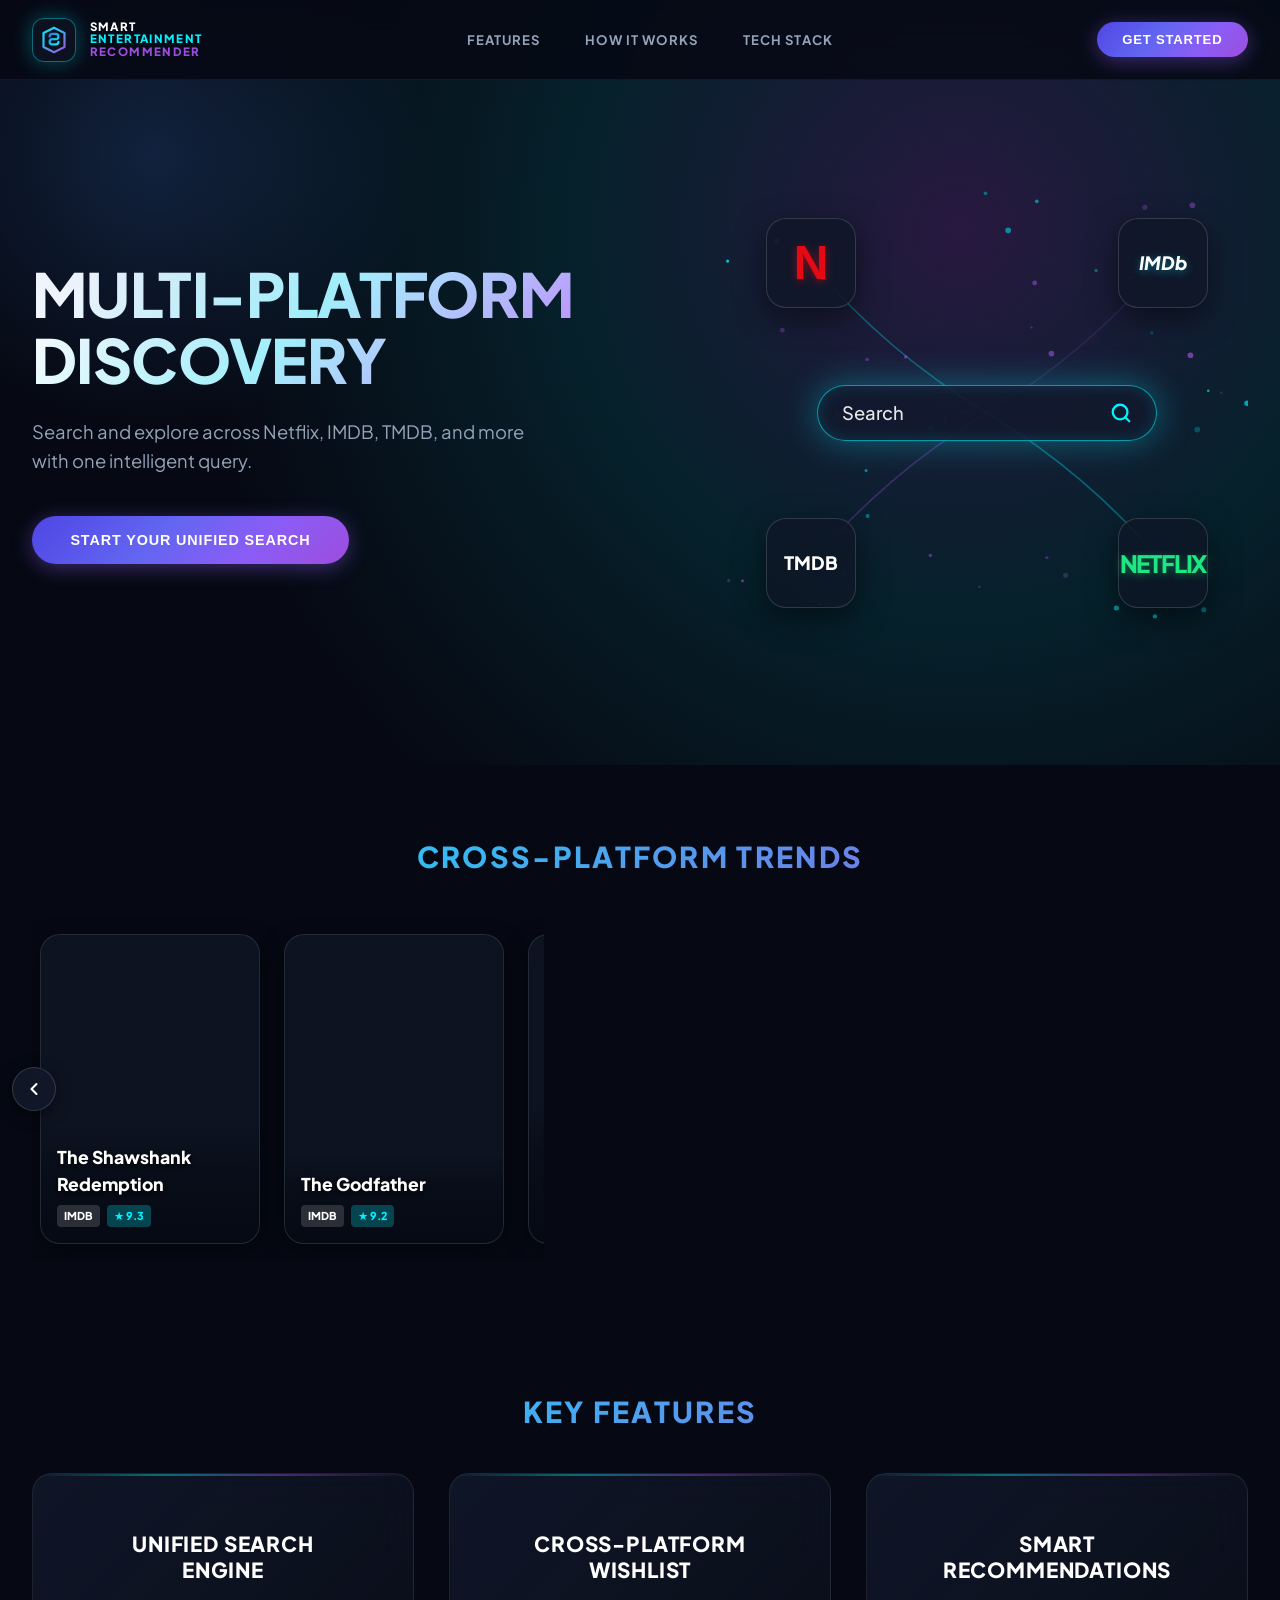
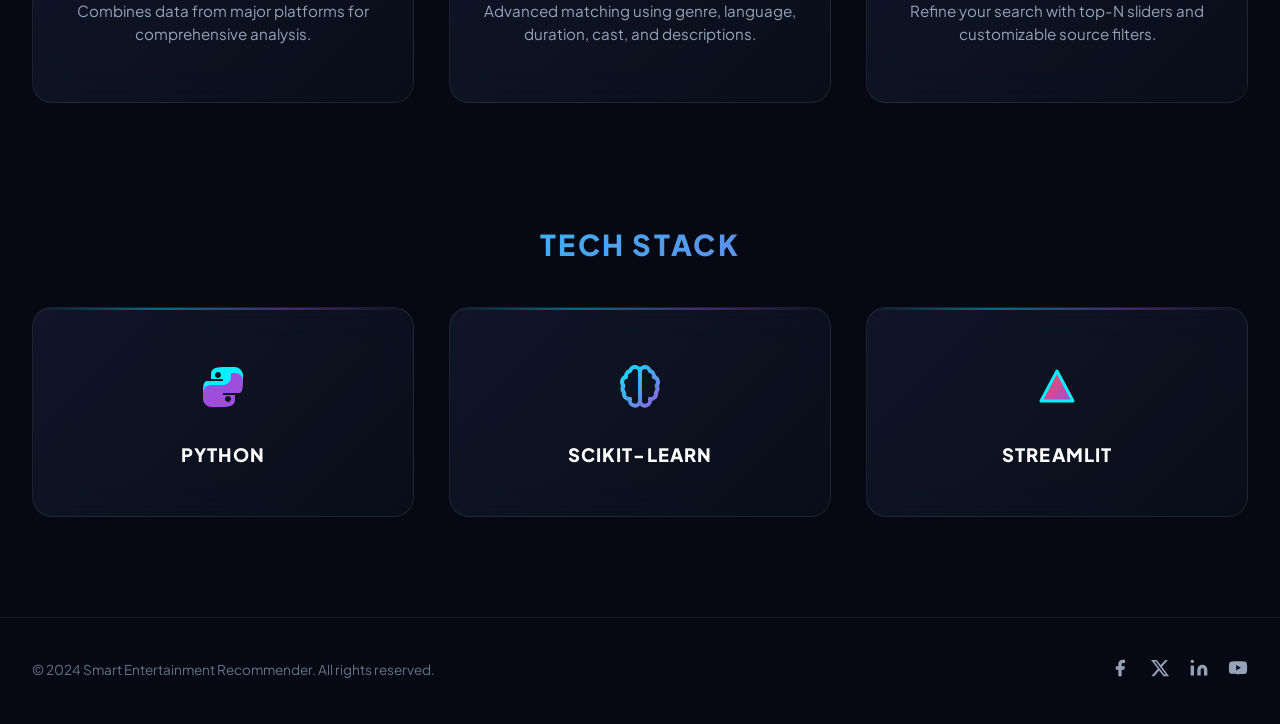
==== commit 34c2edfa: "Update recommender UI and bundled data" ====
--- a/index.html
+++ b/index.html
@@ -58,7 +58,6 @@
       <div class="hero-container">
         <div class="hero-content">
           <h1 class="hero-title">
-            AI-POWERED<br>
             MULTI-PLATFORM<br>
             DISCOVERY
           </h1>
@@ -75,7 +74,7 @@
           <canvas id="light-trails-canvas"></canvas>
           
           <div class="visual-center-search">
-            <span class="search-placeholder-text">AI Search</span>
+            <span class="search-placeholder-text">Search</span>
             <svg class="search-icon" width="22" height="22" viewBox="0 0 24 24" fill="none" stroke="currentColor" stroke-width="2.5" stroke-linecap="round" stroke-linejoin="round">
               <circle cx="11" cy="11" r="8"></circle>
               <line x1="21" y1="21" x2="16.65" y2="16.65"></line>
@@ -248,10 +247,9 @@
       <aside class="dash-sidebar">
         <div class="sidebar-section">
           <label class="sidebar-label" for="select-title-search">Select Movie / Title</label>
-          <div class="custom-select-wrapper">
-            <select id="select-title-search" class="dash-select">
-              <option value="">None (Browse by Genre/Filter)</option>
-            </select>
+          <div class="custom-combobox-wrapper">
+            <input type="text" id="select-title-search" class="dash-select" placeholder="Type movie title (e.g. Godfather)..." value="The Godfather" autocomplete="off">
+            <div id="autocomplete-suggestions" class="autocomplete-suggestions-box hidden"></div>
           </div>
         </div>
 
--- a/styles.css
+++ b/styles.css
@@ -725,31 +725,62 @@
   box-shadow: 0 0 10px rgba(0, 242, 254, 0.25);
 }
 
-.search-autocomplete-box {
+.custom-combobox-wrapper {
   position: relative;
-}
-.autocomplete-dropdown {
+  width: 100%;
+}
+
+.autocomplete-suggestions-box {
   position: absolute;
-  top: 100%;
+  top: calc(100% + 4px);
   left: 0;
   right: 0;
-  background: #0E1322;
-  border: 1px solid rgba(0, 242, 254, 0.5);
+  max-height: 280px;
+  overflow-y: auto;
+  background: #0d111a;
+  border: 1px solid rgba(0, 242, 254, 0.4);
   border-radius: var(--radius-sm);
-  max-height: 220px;
-  overflow-y: auto;
-  z-index: 100;
-  box-shadow: 0 10px 30px rgba(0, 0, 0, 0.9);
-}
+  box-shadow: 0 12px 32px rgba(0, 0, 0, 0.85), 0 0 15px rgba(0, 242, 254, 0.2);
+  z-index: 1000;
+  padding: 4px;
+}
+
+.autocomplete-suggestions-box.hidden {
+  display: none !important;
+}
+
 .autocomplete-item {
-  padding: 0.6rem 0.9rem;
+  display: block;
+  width: 100%;
+  white-space: nowrap;
+  overflow: hidden;
+  text-overflow: ellipsis;
+  padding: 0.65rem 0.9rem;
+  color: #e2e8f0;
+  font-size: 0.88rem;
+  border-radius: 4px;
+  cursor: pointer;
+  transition: background 0.15s ease, color 0.15s ease;
+  text-align: left;
+}
+
+.autocomplete-item:hover,
+.autocomplete-item.active {
+  background: linear-gradient(90deg, rgba(0, 242, 254, 0.2), rgba(157, 78, 221, 0.2));
+  color: #00f2fe;
+}
+
+.autocomplete-item .match-highlight {
+  color: #00f2fe;
+  font-weight: 700;
+}
+
+.autocomplete-no-match {
+  padding: 0.75rem;
+  color: #94a3b8;
   font-size: 0.85rem;
-  cursor: pointer;
-  color: var(--text-muted);
-}
-.autocomplete-item:hover {
-  background: rgba(0, 242, 254, 0.15);
-  color: #FFFFFF;
+  text-align: center;
+  font-style: italic;
 }
 
 /* Center Content & Platform Tabs matching SCREEN 2 */
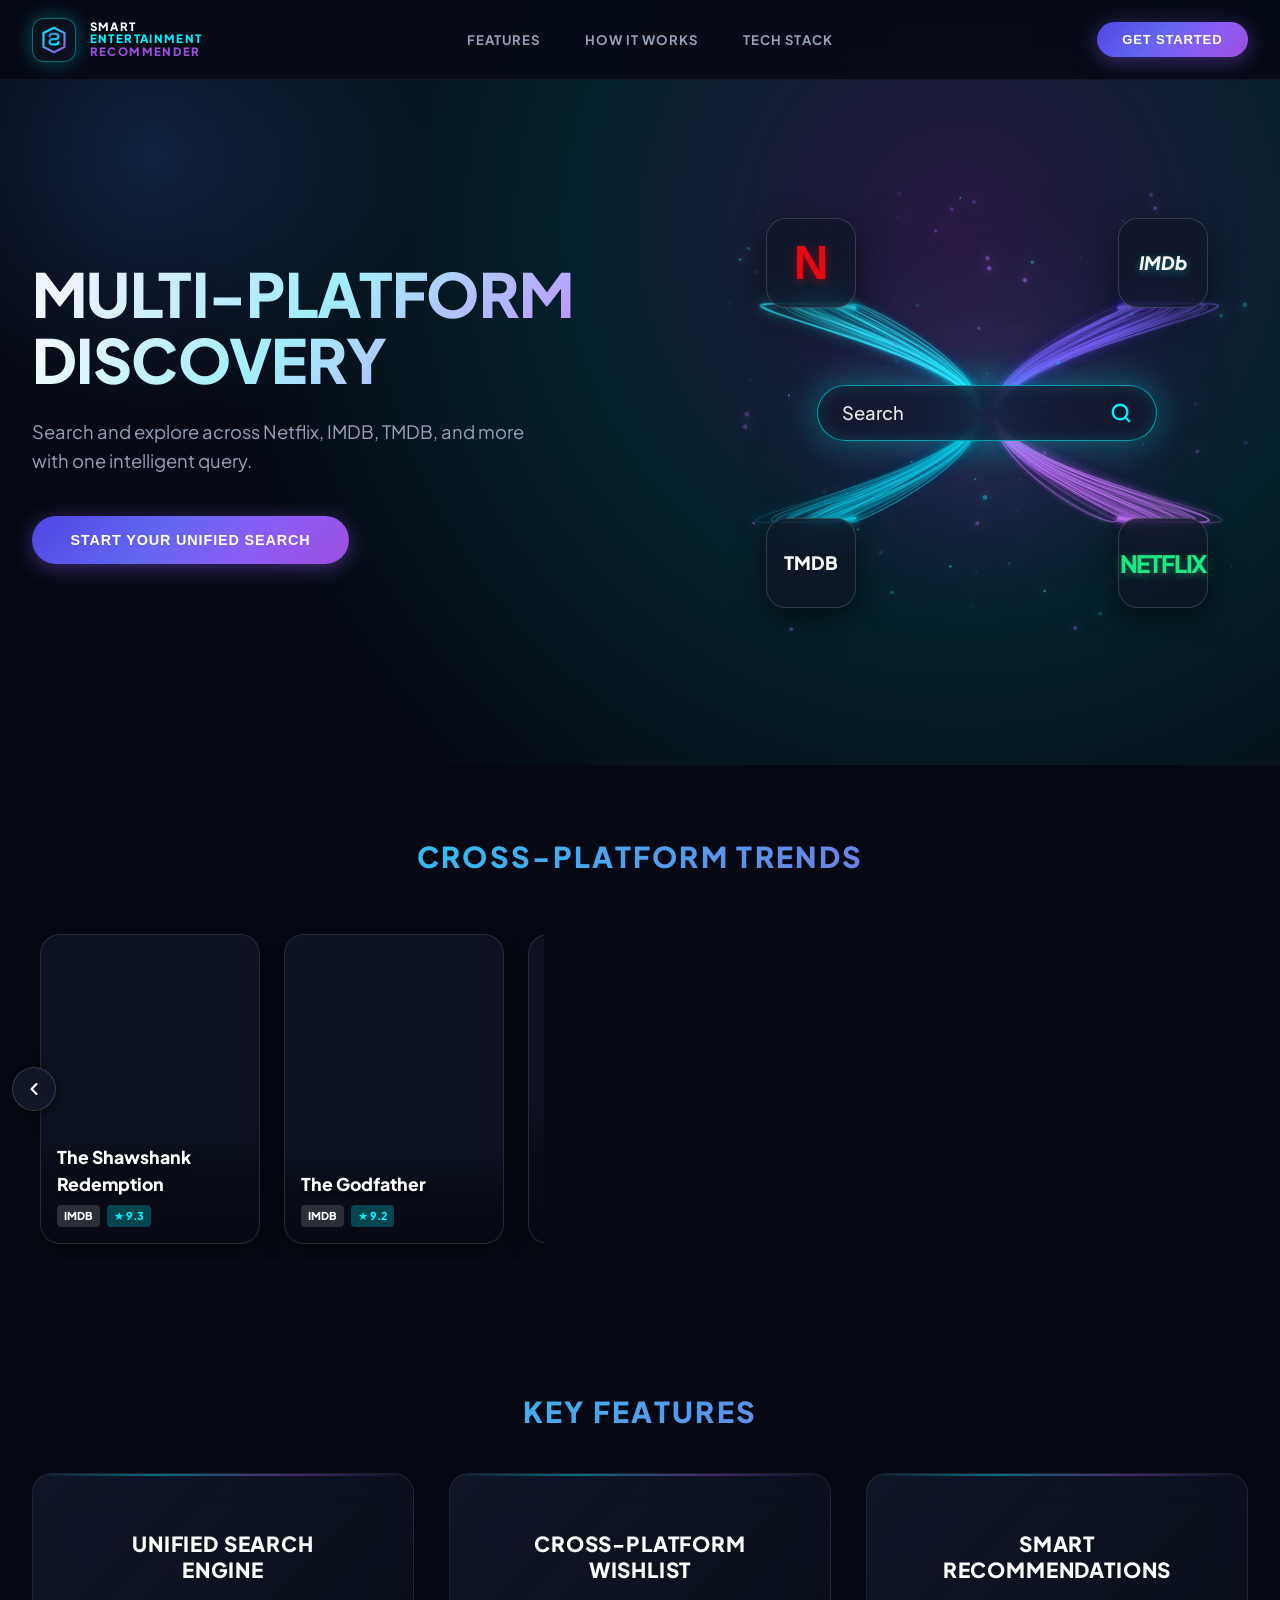
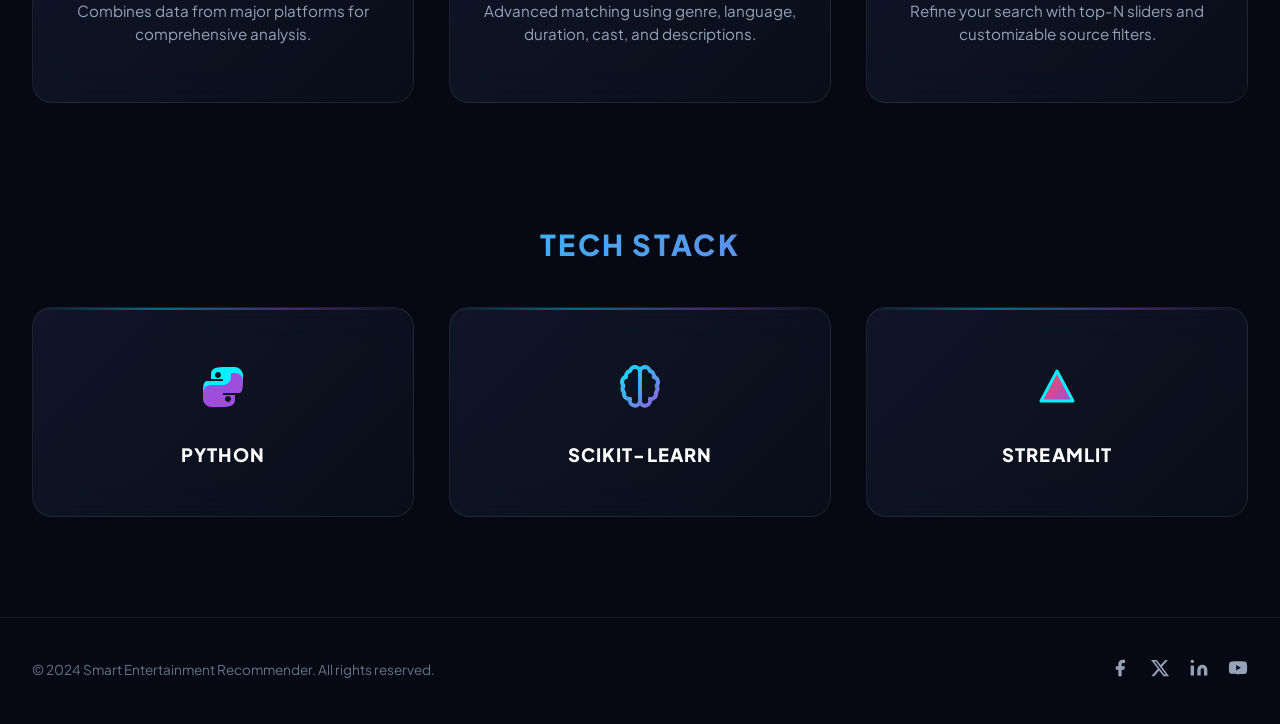
==== commit 89f1011e: "Add asset cache busting and sync static app script" ====
--- a/index.html
+++ b/index.html
@@ -7,7 +7,7 @@
   <link rel="preconnect" href="https://fonts.googleapis.com">
   <link rel="preconnect" href="https://fonts.gstatic.com" crossorigin>
   <link href="https://fonts.googleapis.com/css2?family=Plus+Jakarta+Sans:wght@400;500;600;700;800&family=Inter:wght@400;500;600;700&display=swap" rel="stylesheet">
-  <link rel="stylesheet" href="styles.css">
+  <link rel="stylesheet" href="styles.css?v=2">
 </head>
 <body class="dark-theme">
 
@@ -374,6 +374,6 @@
     </div>
   </div>
 
-  <script src="app.js"></script>
+  <script src="app.js?v=2"></script>
 </body>
 </html>
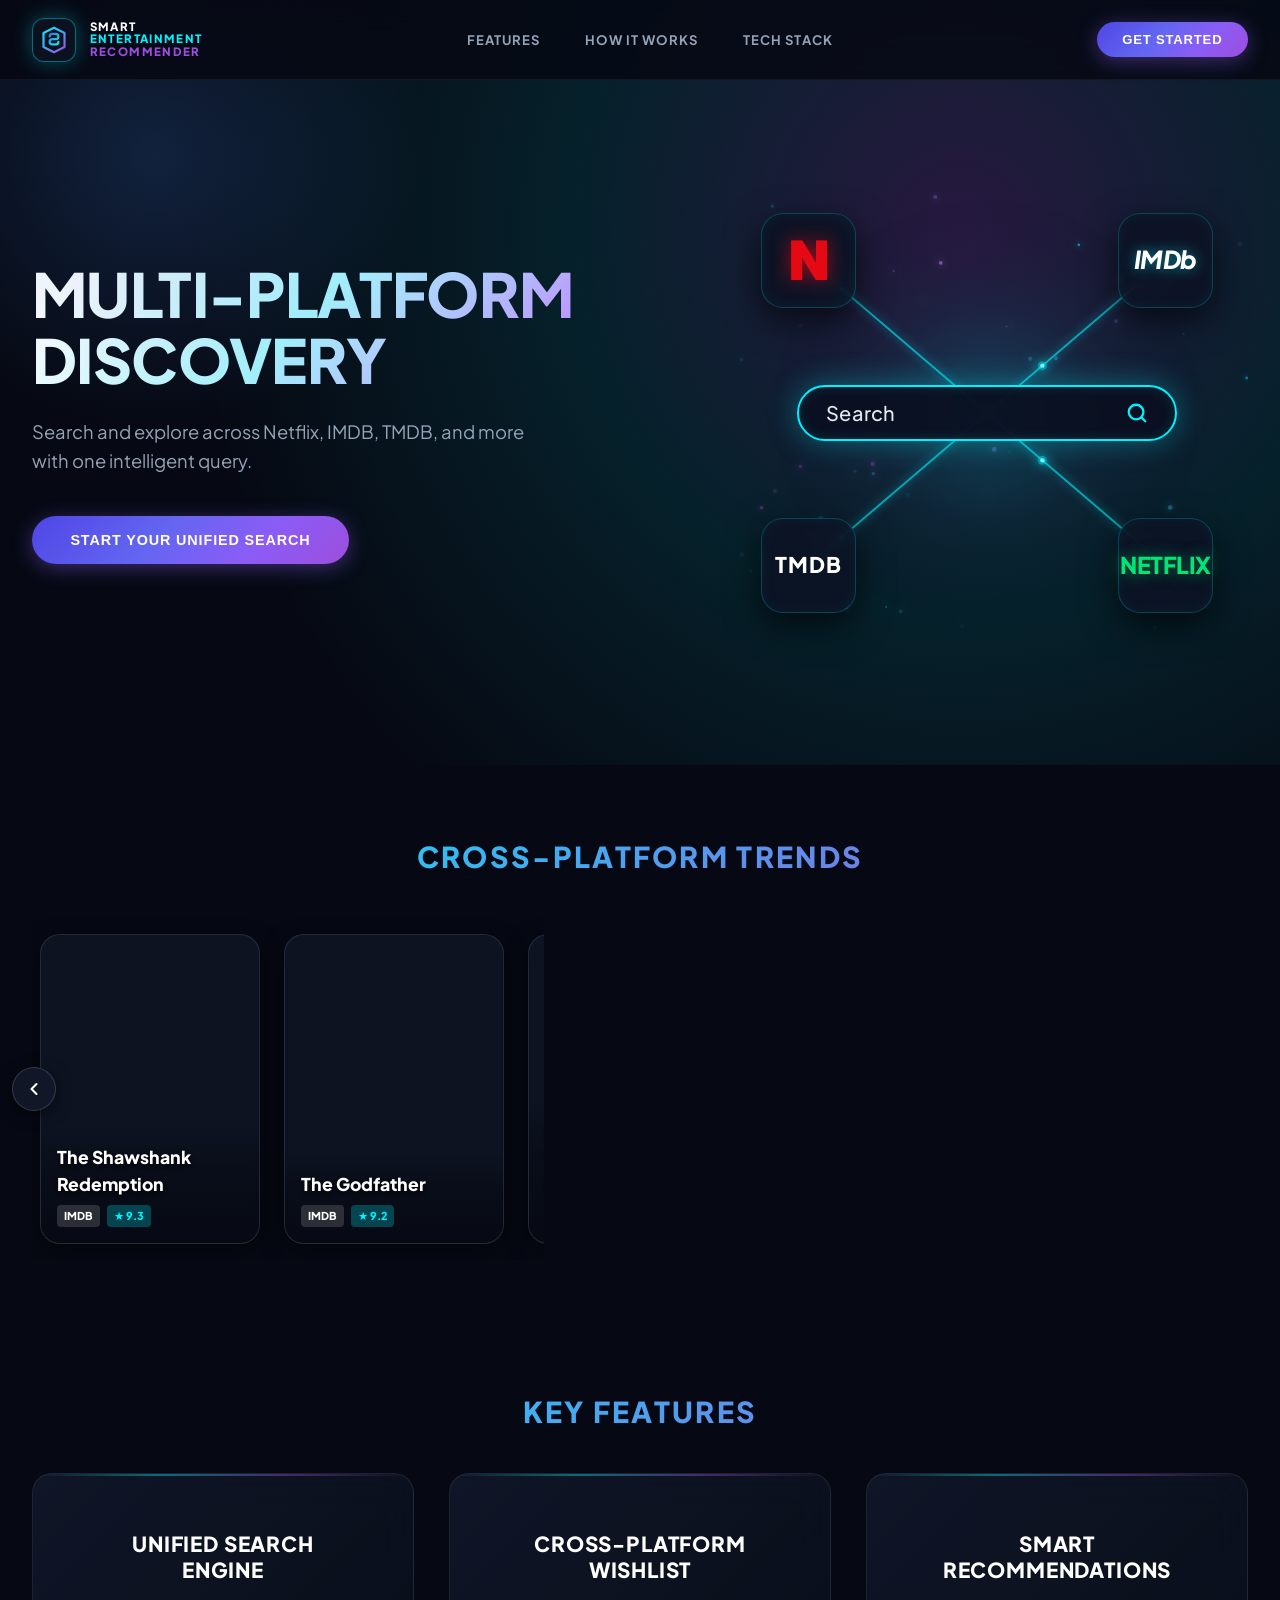
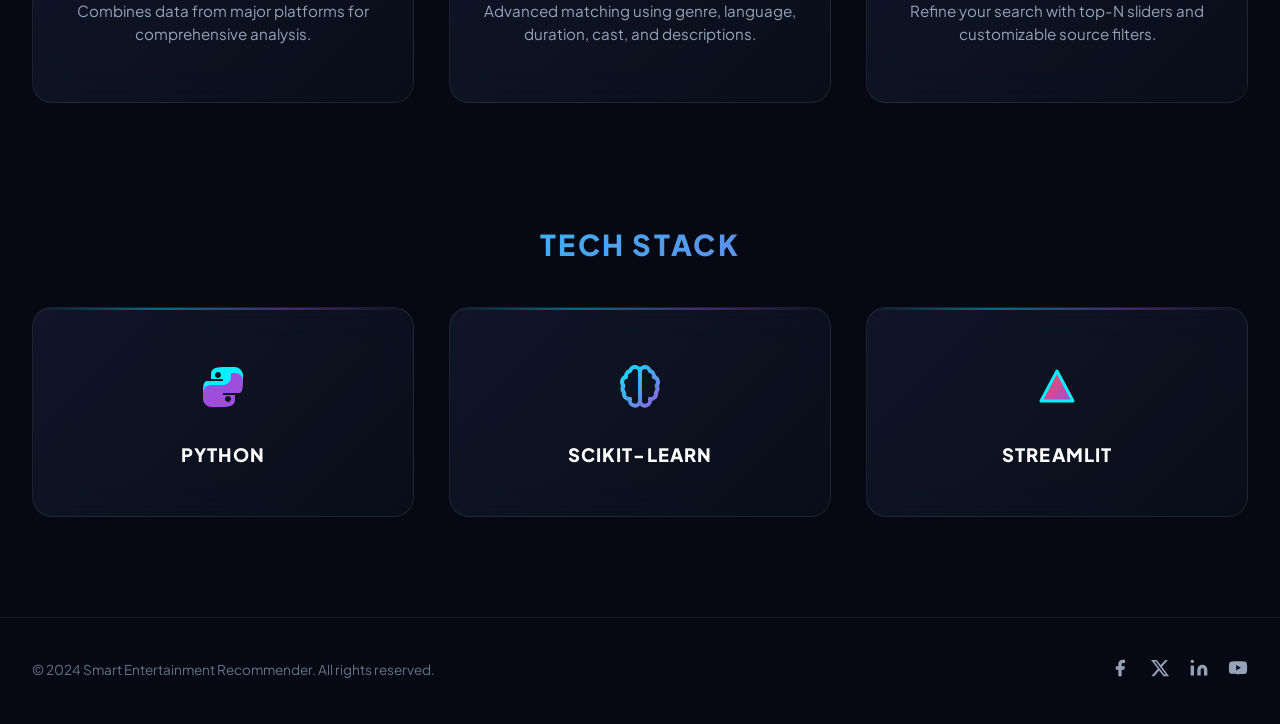
==== commit 651e98a5: "Update hero visual to exact neon X-beam cross connecting Netflix, IMDb, TMDB, and Netflix" ====
--- a/index.html
+++ b/index.html
@@ -1,14 +1,18 @@
 <!DOCTYPE html>
 <html lang="en">
+
 <head>
   <meta charset="UTF-8">
   <meta name="viewport" content="width=device-width, initial-scale=1.0">
   <title>Smart Entertainment Recommender</title>
   <link rel="preconnect" href="https://fonts.googleapis.com">
   <link rel="preconnect" href="https://fonts.gstatic.com" crossorigin>
-  <link href="https://fonts.googleapis.com/css2?family=Plus+Jakarta+Sans:wght@400;500;600;700;800&family=Inter:wght@400;500;600;700&display=swap" rel="stylesheet">
-  <link rel="stylesheet" href="styles.css?v=2">
+  <link
+    href="https://fonts.googleapis.com/css2?family=Plus+Jakarta+Sans:wght@400;500;600;700;800&family=Inter:wght@400;500;600;700&display=swap"
+    rel="stylesheet">
+  <link rel="stylesheet" href="styles.css?v=7">
 </head>
+
 <body class="dark-theme">
 
   <!-- PAGE 1: LANDING PAGE (SMART ENTERTAINMENT RECOMMENDER) -->
@@ -19,16 +23,19 @@
         <a href="#landing-page" class="nav-brand">
           <div class="logo-icon">
             <svg width="28" height="28" viewBox="0 0 32 32" fill="none" xmlns="http://www.w3.org/2000/svg">
-              <path d="M16 2L4 8V24L16 30L28 24V8L16 2Z" stroke="url(#logo-grad)" stroke-width="2.5" stroke-linejoin="round"/>
-              <path d="M11 12C11 10.3431 12.3431 9 14 9H18C19.6569 9 21 10.3431 21 12C21 13.6569 19.6569 15 18 15H14C12.3431 15 11 16.3431 11 18C11 19.6569 12.3431 21 14 21H18C19.6569 21 21 19.6569 21 18" stroke="url(#logo-grad2)" stroke-width="2.5" stroke-linecap="round"/>
+              <path d="M16 2L4 8V24L16 30L28 24V8L16 2Z" stroke="url(#logo-grad)" stroke-width="2.5"
+                stroke-linejoin="round" />
+              <path
+                d="M11 12C11 10.3431 12.3431 9 14 9H18C19.6569 9 21 10.3431 21 12C21 13.6569 19.6569 15 18 15H14C12.3431 15 11 16.3431 11 18C11 19.6569 12.3431 21 14 21H18C19.6569 21 21 19.6569 21 18"
+                stroke="url(#logo-grad2)" stroke-width="2.5" stroke-linecap="round" />
               <defs>
                 <linearGradient id="logo-grad" x1="4" y1="2" x2="28" y2="30" gradientUnits="userSpaceOnUse">
-                  <stop stop-color="#00F2FE"/>
-                  <stop offset="1" stop-color="#9D4EDD"/>
+                  <stop stop-color="#00F2FE" />
+                  <stop offset="1" stop-color="#9D4EDD" />
                 </linearGradient>
                 <linearGradient id="logo-grad2" x1="11" y1="9" x2="21" y2="21" gradientUnits="userSpaceOnUse">
-                  <stop stop-color="#3A7BD5"/>
-                  <stop offset="1" stop-color="#00F2FE"/>
+                  <stop stop-color="#3A7BD5" />
+                  <stop offset="1" stop-color="#00F2FE" />
                 </linearGradient>
               </defs>
             </svg>
@@ -72,30 +79,31 @@
         <!-- Futuristic Visual Canvas & Platform Cards -->
         <div class="hero-visual">
           <canvas id="light-trails-canvas"></canvas>
-          
+
           <div class="visual-center-search">
             <span class="search-placeholder-text">Search</span>
-            <svg class="search-icon" width="22" height="22" viewBox="0 0 24 24" fill="none" stroke="currentColor" stroke-width="2.5" stroke-linecap="round" stroke-linejoin="round">
+            <svg class="search-icon" width="22" height="22" viewBox="0 0 24 24" fill="none" stroke="currentColor"
+              stroke-width="2.5" stroke-linecap="round" stroke-linejoin="round">
               <circle cx="11" cy="11" r="8"></circle>
               <line x1="21" y1="21" x2="16.65" y2="16.65"></line>
             </svg>
           </div>
 
-          <!-- Platform Floating Cards -->
-          <div class="platform-card card-netflix">
+          <!-- Platform Floating Cards matching reference image -->
+          <div class="platform-card card-netflix" title="Netflix">
             <div class="netflix-logo-text">N</div>
           </div>
 
-          <div class="platform-card card-disney">
-            <div class="disney-logo-text">IMDb</div>
-          </div>
-
-          <div class="platform-card card-hbo">
-            <div class="hbo-logo-text">TMDB</div>
-          </div>
-
-          <div class="platform-card card-hulu">
-            <div class="hulu-logo-text">NETFLIX</div>
+          <div class="platform-card card-imdb" title="IMDb">
+            <div class="imdb-logo-text">IMDb</div>
+          </div>
+
+          <div class="platform-card card-tmdb" title="TMDB">
+            <div class="tmdb-logo-text">TMDB</div>
+          </div>
+
+          <div class="platform-card card-netflix-green" title="Netflix">
+            <div class="netflix-green-logo-text">NETFLIX</div>
           </div>
         </div>
       </div>
@@ -105,14 +113,15 @@
     <section class="trends-section">
       <div class="section-container">
         <h2 class="section-title">CROSS-PLATFORM TRENDS</h2>
-        
+
         <div class="carousel-wrapper">
           <button class="carousel-arrow left-arrow" id="carousel-prev" aria-label="Previous">
-            <svg width="20" height="20" viewBox="0 0 24 24" fill="none" stroke="currentColor" stroke-width="2.5" stroke-linecap="round" stroke-linejoin="round">
+            <svg width="20" height="20" viewBox="0 0 24 24" fill="none" stroke="currentColor" stroke-width="2.5"
+              stroke-linecap="round" stroke-linejoin="round">
               <polyline points="15 18 9 12 15 6"></polyline>
             </svg>
           </button>
-          
+
           <div class="carousel-track" id="trends-carousel">
             <!-- Dynamic Movie Cards inserted via app.js -->
             <div class="trend-card-skeleton"></div>
@@ -155,8 +164,12 @@
           <div class="glass-card tech-card">
             <div class="tech-icon-container">
               <svg width="48" height="48" viewBox="0 0 24 24" fill="none" xmlns="http://www.w3.org/2000/svg">
-                <path d="M12 2C6.48 2 6 4 6 6V8H12V9H4C2 9 2 13 2 15C2 17 3.5 19 6 19H8V17C8 15 9.5 13 12 13H18C20 13 22 11.5 22 9V6C22 4 20 2 18 2H12ZM9.5 4.5C10.33 4.5 11 5.17 11 6C11 6.83 10.33 7.5 9.5 7.5C8.67 7.5 8 6.83 8 6C8 5.17 8.67 4.5 9.5 4.5Z" fill="#00F2FE"/>
-                <path d="M12 22C17.52 22 18 20 18 18V16H12V15H20C22 15 22 11 22 9C22 7 20.5 5 18 5H16V7C16 9 14.5 11 12 11H6C4 11 2 12.5 2 15V18C2 20 4 22 6 22H12ZM14.5 19.5C13.67 19.5 13 18.83 13 18C13 17.17 13.67 16.5 14.5 16.5C15.33 16.5 16 17.17 16 18C16 18.83 15.33 19.5 14.5 19.5Z" fill="#9D4EDD"/>
+                <path
+                  d="M12 2C6.48 2 6 4 6 6V8H12V9H4C2 9 2 13 2 15C2 17 3.5 19 6 19H8V17C8 15 9.5 13 12 13H18C20 13 22 11.5 22 9V6C22 4 20 2 18 2H12ZM9.5 4.5C10.33 4.5 11 5.17 11 6C11 6.83 10.33 7.5 9.5 7.5C8.67 7.5 8 6.83 8 6C8 5.17 8.67 4.5 9.5 4.5Z"
+                  fill="#00F2FE" />
+                <path
+                  d="M12 22C17.52 22 18 20 18 18V16H12V15H20C22 15 22 11 22 9C22 7 20.5 5 18 5H16V7C16 9 14.5 11 12 11H6C4 11 2 12.5 2 15V18C2 20 4 22 6 22H12ZM14.5 19.5C13.67 19.5 13 18.83 13 18C13 17.17 13.67 16.5 14.5 16.5C15.33 16.5 16 17.17 16 18C16 18.83 15.33 19.5 14.5 19.5Z"
+                  fill="#9D4EDD" />
               </svg>
             </div>
             <h3 class="tech-name">PYTHON</h3>
@@ -164,14 +177,17 @@
 
           <div class="glass-card tech-card">
             <div class="tech-icon-container">
-              <svg width="48" height="48" viewBox="0 0 24 24" fill="none" stroke="url(#tech-grad)" stroke-width="2" stroke-linecap="round" stroke-linejoin="round">
-                <path d="M12 4.5a2.5 2.5 0 0 0-4.96-.46 2.5 2.5 0 0 0-1.98 3 2.5 2.5 0 0 0-1.32 4.24 3 3 0 0 0 .34 3.58 2.5 2.5 0 0 0 2.96 3.08A2.5 2.5 0 0 0 12 19.5"/>
-                <path d="M12 4.5a2.5 2.5 0 0 1 4.96-.46 2.5 2.5 0 0 1 1.98 3 2.5 2.5 0 0 1 1.32 4.24 3 3 0 0 1-.34 3.58 2.5 2.5 0 0 1-2.96 3.08A2.5 2.5 0 0 1 12 19.5"/>
-                <path d="M12 4.5v15"/>
+              <svg width="48" height="48" viewBox="0 0 24 24" fill="none" stroke="url(#tech-grad)" stroke-width="2"
+                stroke-linecap="round" stroke-linejoin="round">
+                <path
+                  d="M12 4.5a2.5 2.5 0 0 0-4.96-.46 2.5 2.5 0 0 0-1.98 3 2.5 2.5 0 0 0-1.32 4.24 3 3 0 0 0 .34 3.58 2.5 2.5 0 0 0 2.96 3.08A2.5 2.5 0 0 0 12 19.5" />
+                <path
+                  d="M12 4.5a2.5 2.5 0 0 1 4.96-.46 2.5 2.5 0 0 1 1.98 3 2.5 2.5 0 0 1 1.32 4.24 3 3 0 0 1-.34 3.58 2.5 2.5 0 0 1-2.96 3.08A2.5 2.5 0 0 1 12 19.5" />
+                <path d="M12 4.5v15" />
                 <defs>
                   <linearGradient id="tech-grad" x1="0" y1="0" x2="24" y2="24" gradientUnits="userSpaceOnUse">
-                    <stop stop-color="#00F2FE"/>
-                    <stop offset="1" stop-color="#9D4EDD"/>
+                    <stop stop-color="#00F2FE" />
+                    <stop offset="1" stop-color="#9D4EDD" />
                   </linearGradient>
                 </defs>
               </svg>
@@ -182,11 +198,12 @@
           <div class="glass-card tech-card">
             <div class="tech-icon-container">
               <svg width="48" height="48" viewBox="0 0 24 24" fill="none" xmlns="http://www.w3.org/2000/svg">
-                <path d="M4 19L12 4L20 19H4Z" fill="url(#st-grad)" stroke="#00F2FE" stroke-width="1.5" stroke-linejoin="round"/>
+                <path d="M4 19L12 4L20 19H4Z" fill="url(#st-grad)" stroke="#00F2FE" stroke-width="1.5"
+                  stroke-linejoin="round" />
                 <defs>
                   <linearGradient id="st-grad" x1="4" y1="4" x2="20" y2="19" gradientUnits="userSpaceOnUse">
-                    <stop stop-color="#FF4B4B"/>
-                    <stop offset="1" stop-color="#9D4EDD"/>
+                    <stop stop-color="#FF4B4B" />
+                    <stop offset="1" stop-color="#9D4EDD" />
                   </linearGradient>
                 </defs>
               </svg>
@@ -203,16 +220,28 @@
         <p class="copyright">&copy; 2024 Smart Entertainment Recommender. All rights reserved.</p>
         <div class="social-links">
           <a href="#" aria-label="Facebook">
-            <svg width="20" height="20" viewBox="0 0 24 24" fill="currentColor"><path d="M18 2h-3a5 5 0 0 0-5 5v3H7v4h3v8h4v-8h3l1-4h-4V7a1 1 0 0 1 1-1h3z"/></svg>
+            <svg width="20" height="20" viewBox="0 0 24 24" fill="currentColor">
+              <path d="M18 2h-3a5 5 0 0 0-5 5v3H7v4h3v8h4v-8h3l1-4h-4V7a1 1 0 0 1 1-1h3z" />
+            </svg>
           </a>
           <a href="#" aria-label="X (Twitter)">
-            <svg width="20" height="20" viewBox="0 0 24 24" fill="currentColor"><path d="M18.244 2.25h3.308l-7.227 8.26 8.502 11.24H16.17l-5.214-6.817L4.99 21.75H1.68l7.73-8.835L1.254 2.25H8.08l4.713 6.231zm-1.161 17.52h1.833L7.084 4.126H5.117z"/></svg>
+            <svg width="20" height="20" viewBox="0 0 24 24" fill="currentColor">
+              <path
+                d="M18.244 2.25h3.308l-7.227 8.26 8.502 11.24H16.17l-5.214-6.817L4.99 21.75H1.68l7.73-8.835L1.254 2.25H8.08l4.713 6.231zm-1.161 17.52h1.833L7.084 4.126H5.117z" />
+            </svg>
           </a>
           <a href="#" aria-label="LinkedIn">
-            <svg width="20" height="20" viewBox="0 0 24 24" fill="currentColor"><path d="M16 8a6 6 0 0 1 6 6v7h-4v-7a2 2 0 0 0-2-2 2 2 0 0 0-2 2v7h-4v-7a6 6 0 0 1 6-6zM2 9h4v12H2z"/><circle cx="4" cy="4" r="2"/></svg>
+            <svg width="20" height="20" viewBox="0 0 24 24" fill="currentColor">
+              <path d="M16 8a6 6 0 0 1 6 6v7h-4v-7a2 2 0 0 0-2-2 2 2 0 0 0-2 2v7h-4v-7a6 6 0 0 1 6-6zM2 9h4v12H2z" />
+              <circle cx="4" cy="4" r="2" />
+            </svg>
           </a>
           <a href="#" aria-label="YouTube">
-            <svg width="20" height="20" viewBox="0 0 24 24" fill="currentColor"><path d="M22.54 6.42a2.78 2.78 0 0 0-1.94-2C18.88 4 12 4 12 4s-6.88 0-8.6.46a2.78 2.78 0 0 0-1.94 2A29 29 0 0 0 1 11.75a29 29 0 0 0 .46 5.33A2.78 2.78 0 0 0 3.4 19c1.72.46 8.6.46 8.6.46s6.88 0 8.6-.46a2.78 2.78 0 0 0 1.94-2 29 29 0 0 0 .46-5.25 29 29 0 0 0-.46-5.33z"/><polygon points="9.75 15.02 15.5 11.75 9.75 8.48 9.75 15.02" fill="#0D111A"/></svg>
+            <svg width="20" height="20" viewBox="0 0 24 24" fill="currentColor">
+              <path
+                d="M22.54 6.42a2.78 2.78 0 0 0-1.94-2C18.88 4 12 4 12 4s-6.88 0-8.6.46a2.78 2.78 0 0 0-1.94 2A29 29 0 0 0 1 11.75a29 29 0 0 0 .46 5.33A2.78 2.78 0 0 0 3.4 19c1.72.46 8.6.46 8.6.46s6.88 0 8.6-.46a2.78 2.78 0 0 0 1.94-2 29 29 0 0 0 .46-5.25 29 29 0 0 0-.46-5.33z" />
+              <polygon points="9.75 15.02 15.5 11.75 9.75 8.48 9.75 15.02" fill="#0D111A" />
+            </svg>
           </a>
         </div>
       </div>
@@ -226,7 +255,7 @@
         <a href="#landing-page" id="btn-back-landing" class="dash-brand">
           <div class="dash-logo-icon">
             <svg width="24" height="24" viewBox="0 0 24 24" fill="none" stroke="currentColor" stroke-width="2">
-              <path d="M12 2L2 7l10 5 10-5-10-5zM2 17l10 5 10-5M2 12l10 5 10-5"/>
+              <path d="M12 2L2 7l10 5 10-5-10-5zM2 17l10 5 10-5M2 12l10 5 10-5" />
             </svg>
           </div>
           <span class="dash-title">Universal Hub Dashboard</span>
@@ -235,8 +264,8 @@
       <div class="dash-header-right">
         <button id="btn-home-nav" class="dash-action-btn" title="Back to Home">
           <svg width="20" height="20" viewBox="0 0 24 24" fill="none" stroke="currentColor" stroke-width="2">
-            <path d="M3 9l9-7 9 7v11a2 2 0 0 1-2 2H5a2 2 0 0 1-2-2z"/>
-            <polyline points="9 22 9 12 15 12 15 22"/>
+            <path d="M3 9l9-7 9 7v11a2 2 0 0 1-2 2H5a2 2 0 0 1-2-2z" />
+            <polyline points="9 22 9 12 15 12 15 22" />
           </svg>
         </button>
       </div>
@@ -248,7 +277,8 @@
         <div class="sidebar-section">
           <label class="sidebar-label" for="select-title-search">Select Movie / Title</label>
           <div class="custom-combobox-wrapper">
-            <input type="text" id="select-title-search" class="dash-select" placeholder="Type movie title (e.g. Godfather)..." value="The Godfather" autocomplete="off">
+            <input type="text" id="select-title-search" class="dash-select"
+              placeholder="Type movie title (e.g. Godfather)..." value="The Godfather" autocomplete="off">
             <div id="autocomplete-suggestions" class="autocomplete-suggestions-box hidden"></div>
           </div>
         </div>
@@ -367,13 +397,16 @@
           <p id="modal-desc" class="modal-desc">Description</p>
           <div class="modal-sim-bar-wrapper">
             <span id="modal-sim-text">95% Similarity</span>
-            <div class="sim-progress-bar"><div id="modal-sim-progress" class="sim-progress-fill"></div></div>
+            <div class="sim-progress-bar">
+              <div id="modal-sim-progress" class="sim-progress-fill"></div>
+            </div>
           </div>
         </div>
       </div>
     </div>
   </div>
 
-  <script src="app.js?v=2"></script>
+  <script src="app.js?v=7"></script>
 </body>
-</html>
+
+</html>
--- a/styles.css
+++ b/styles.css
@@ -61,6 +61,7 @@
   width: 100%;
   min-height: 100vh;
 }
+
 .page.active {
   display: block;
   opacity: 1;
@@ -87,6 +88,7 @@
   background: var(--gradient-btn);
   box-shadow: 0 4px 20px rgba(139, 92, 246, 0.4);
 }
+
 .btn-gradient:hover {
   transform: translateY(-2px);
   box-shadow: 0 6px 25px rgba(157, 78, 221, 0.6);
@@ -99,6 +101,7 @@
   font-weight: 800;
   box-shadow: 0 4px 18px rgba(0, 242, 254, 0.35);
 }
+
 .btn-cyan:hover {
   transform: translateY(-2px);
   box-shadow: 0 6px 25px rgba(0, 242, 254, 0.55);
@@ -123,7 +126,9 @@
 .glass-card::before {
   content: '';
   position: absolute;
-  top: 0; left: 0; right: 0;
+  top: 0;
+  left: 0;
+  right: 0;
   height: 2px;
   background: linear-gradient(90deg, transparent, rgba(0, 242, 254, 0.4), rgba(157, 78, 221, 0.4), transparent);
 }
@@ -186,9 +191,18 @@
   font-size: 0.72rem;
   letter-spacing: 0.12em;
 }
-.brand-line1 { color: #FFFFFF; }
-.brand-line2 { color: var(--accent-cyan); }
-.brand-line3 { color: var(--accent-purple); }
+
+.brand-line1 {
+  color: #FFFFFF;
+}
+
+.brand-line2 {
+  color: var(--accent-cyan);
+}
+
+.brand-line3 {
+  color: var(--accent-purple);
+}
 
 .nav-links {
   display: flex;
@@ -204,6 +218,7 @@
   letter-spacing: 0.08em;
   transition: color 0.2s ease;
 }
+
 .nav-link:hover {
   color: #FFFFFF;
 }
@@ -301,101 +316,103 @@
 .visual-center-search {
   position: relative;
   z-index: 10;
-  width: 340px;
+  width: 380px;
+  max-width: 82%;
   height: 56px;
-  background: rgba(18, 25, 45, 0.75);
+  background: rgba(10, 16, 32, 0.92);
   backdrop-filter: blur(24px);
-  border: 1.5px solid rgba(0, 242, 254, 0.6);
+  border: 2px solid #00F2FE;
   border-radius: var(--radius-pill);
   display: flex;
   align-items: center;
   justify-content: space-between;
-  padding: 0 1.5rem;
-  box-shadow: 0 0 35px rgba(0, 242, 254, 0.35), inset 0 0 15px rgba(0, 242, 254, 0.15);
+  padding: 0 1.7rem;
+  box-shadow: 0 0 30px rgba(0, 242, 254, 0.35), inset 0 0 12px rgba(0, 242, 254, 0.15);
 }
 
 .search-placeholder-text {
-  color: rgba(255, 255, 255, 0.9);
-  font-size: 1.15rem;
+  color: #E2E8F0;
+  font-size: 1.25rem;
   font-weight: 500;
+  letter-spacing: 0.01em;
 }
 
 .search-icon {
-  color: var(--accent-cyan);
+  color: #00F2FE;
+  flex-shrink: 0;
 }
 
 /* Floating Platform Cards matching SCREEN 1 */
 .platform-card {
   position: absolute;
   z-index: 10;
-  width: 90px;
-  height: 90px;
-  background: rgba(15, 22, 38, 0.75);
+  width: 95px;
+  height: 95px;
+  background: rgba(13, 19, 36, 0.88);
   backdrop-filter: blur(16px);
-  border: 1px solid rgba(255, 255, 255, 0.15);
-  border-radius: 20px;
+  border: 1.5px solid rgba(0, 242, 254, 0.22);
+  border-radius: 22px;
   display: flex;
   align-items: center;
   justify-content: center;
-  box-shadow: 0 10px 30px rgba(0, 0, 0, 0.5);
-  transition: transform 0.3s ease, border-color 0.3s ease;
-}
+  box-shadow: 0 12px 35px rgba(0, 0, 0, 0.65), inset 0 0 15px rgba(0, 242, 254, 0.05);
+  transition: transform 0.3s cubic-bezier(0.16, 1, 0.3, 1), border-color 0.3s ease, box-shadow 0.3s ease;
+}
+
 .platform-card:hover {
-  transform: scale(1.08);
+  transform: translateY(-4px) scale(1.05);
   border-color: var(--accent-cyan);
-  box-shadow: 0 12px 35px rgba(0, 242, 254, 0.3);
+  box-shadow: 0 16px 40px rgba(0, 0, 0, 0.8), 0 0 25px rgba(0, 242, 254, 0.4);
 }
 
 .card-netflix {
-  top: 30px;
-  left: 40px;
+  top: 25px;
+  left: 35px;
 }
 .netflix-logo-text {
   color: #E50914;
-  font-size: 3rem;
+  font-size: 3.4rem;
   font-weight: 900;
-  font-family: Arial, sans-serif;
-  text-shadow: 0 2px 8px rgba(229, 9, 20, 0.5);
-}
-
-.card-disney {
-  top: 30px;
-  right: 40px;
-}
-.disney-logo-text {
-  color: #FFFFFF;
-  font-size: 1.15rem;
+  font-family: 'Inter', Arial, sans-serif;
+  line-height: 1;
+  text-shadow: 0 0 18px rgba(229, 9, 20, 0.65);
+}
+
+.card-imdb {
+  top: 25px;
+  right: 35px;
+}
+.imdb-logo-text {
+  color: #FFFFFF;
+  font-size: 1.55rem;
   font-weight: 800;
   font-style: italic;
-  text-shadow: 0 2px 8px rgba(0, 242, 254, 0.4);
-}
-
-.card-hbo {
-  bottom: 30px;
-  left: 40px;
-}
-.hbo-logo-text {
-  color: #FFFFFF;
-  font-size: 1.15rem;
+  letter-spacing: -0.02em;
+  text-shadow: 0 0 14px rgba(0, 242, 254, 0.55);
+}
+
+.card-tmdb {
+  bottom: 25px;
+  left: 35px;
+}
+.tmdb-logo-text {
+  color: #FFFFFF;
+  font-size: 1.35rem;
+  font-weight: 800;
+  letter-spacing: 0.05em;
+  text-align: center;
+}
+
+.card-netflix-green {
+  bottom: 25px;
+  right: 35px;
+}
+.netflix-green-logo-text {
+  color: #00E676;
+  font-size: 1.45rem;
   font-weight: 900;
-  text-align: center;
-  line-height: 0.95;
-}
-.hbo-logo-text span {
-  font-size: 0.85rem;
-  font-weight: 400;
-}
-
-.card-hulu {
-  bottom: 30px;
-  right: 40px;
-}
-.hulu-logo-text {
-  color: #1CE783;
-  font-size: 1.5rem;
-  font-weight: 800;
-  letter-spacing: -0.05em;
-  text-shadow: 0 2px 8px rgba(28, 231, 131, 0.4);
+  letter-spacing: -0.02em;
+  text-shadow: 0 0 16px rgba(0, 230, 118, 0.55);
 }
 
 /* ==========================================================================
@@ -447,6 +464,7 @@
   transition: all 0.25s ease;
   box-shadow: 0 4px 15px rgba(0, 0, 0, 0.5);
 }
+
 .carousel-arrow:hover {
   background: var(--accent-cyan);
   color: var(--bg-dark);
@@ -461,6 +479,7 @@
   padding: 1rem 0.5rem;
   scrollbar-width: none;
 }
+
 .carousel-track::-webkit-scrollbar {
   display: none;
 }
@@ -477,6 +496,7 @@
   transition: transform 0.3s ease, border-color 0.3s ease;
   cursor: pointer;
 }
+
 .trend-card:hover {
   transform: translateY(-6px);
   border-color: var(--accent-cyan);
@@ -513,6 +533,7 @@
   display: flex;
   gap: 0.4rem;
 }
+
 .platform-badge {
   font-size: 0.68rem;
   font-weight: 800;
@@ -526,11 +547,13 @@
 /* ==========================================================================
    KEY FEATURES & TECH STACK
    ========================================================================== */
-.features-section, .tech-stack-section {
+.features-section,
+.tech-stack-section {
   padding: 60px 0;
 }
 
-.features-grid, .tech-grid {
+.features-grid,
+.tech-grid {
   display: grid;
   grid-template-columns: repeat(3, 1fr);
   gap: 2.2rem;
@@ -615,10 +638,12 @@
   display: flex;
   gap: 1.2rem;
 }
+
 .social-links a {
   color: var(--text-muted);
   transition: color 0.2s ease;
 }
+
 .social-links a:hover {
   color: var(--accent-cyan);
 }
@@ -669,6 +694,7 @@
   cursor: pointer;
   transition: all 0.2s ease;
 }
+
 .dash-action-btn:hover {
   color: #FFFFFF;
   border-color: var(--accent-cyan);
@@ -709,7 +735,8 @@
   color: var(--text-muted);
 }
 
-.dash-input, .dash-select {
+.dash-input,
+.dash-select {
   width: 100%;
   padding: 0.65rem 0.9rem;
   background: rgba(6, 9, 19, 0.85);
@@ -720,7 +747,9 @@
   outline: none;
   transition: border-color 0.2s ease;
 }
-.dash-input:focus, .dash-select:focus {
+
+.dash-input:focus,
+.dash-select:focus {
   border-color: var(--accent-cyan);
   box-shadow: 0 0 10px rgba(0, 242, 254, 0.25);
 }
@@ -803,6 +832,7 @@
   transition: all 0.25s ease;
   text-align: center;
 }
+
 .platform-tab.active {
   background: rgba(0, 242, 254, 0.08);
   border-color: var(--accent-cyan);
@@ -813,6 +843,7 @@
 .results-header-info {
   margin-bottom: 1rem;
 }
+
 .results-title {
   font-size: 1.2rem;
   font-weight: 700;
@@ -839,6 +870,7 @@
   position: relative;
   overflow: hidden;
 }
+
 .recom-card:hover {
   border-color: var(--accent-cyan);
   box-shadow: 0 0 25px rgba(0, 242, 254, 0.28);
@@ -853,11 +885,13 @@
   border-radius: var(--radius-sm);
   overflow: hidden;
 }
+
 .card-poster-img {
   width: 100%;
   height: 100%;
   object-fit: cover;
 }
+
 .card-poster-badge {
   position: absolute;
   top: 6px;
@@ -903,6 +937,7 @@
   gap: 0.4rem;
   margin-bottom: 0.6rem;
 }
+
 .card-tag {
   background: rgba(255, 255, 255, 0.08);
   color: var(--text-muted);
@@ -917,6 +952,7 @@
   flex-direction: column;
   gap: 0.3rem;
 }
+
 .card-sim-label {
   display: flex;
   align-items: center;
@@ -925,6 +961,7 @@
   font-weight: 800;
   color: var(--accent-cyan);
 }
+
 .sim-progress-bar {
   width: 100%;
   height: 6px;
@@ -932,6 +969,7 @@
   border-radius: 3px;
   overflow: hidden;
 }
+
 .sim-progress-fill {
   height: 100%;
   background: linear-gradient(90deg, var(--accent-blue) 0%, var(--accent-cyan) 100%);
@@ -943,30 +981,35 @@
   padding: 1.6rem;
   height: fit-content;
 }
+
 .panel-title {
   font-size: 1.15rem;
   font-weight: 800;
   color: #FFFFFF;
   margin-bottom: 0.6rem;
 }
+
 .panel-intro {
   font-size: 0.85rem;
   color: var(--text-muted);
   margin-bottom: 1.35rem;
   line-height: 1.45;
 }
+
 .steps-list {
   list-style: none;
   display: flex;
   flex-direction: column;
   gap: 1.1rem;
 }
+
 .steps-list li strong {
   display: block;
   font-size: 0.88rem;
   color: var(--accent-cyan);
   margin-bottom: 0.2rem;
 }
+
 .steps-list li p {
   font-size: 0.82rem;
   color: var(--text-muted);
@@ -976,7 +1019,10 @@
 /* Modal Popup */
 .modal-overlay {
   position: fixed;
-  top: 0; left: 0; right: 0; bottom: 0;
+  top: 0;
+  left: 0;
+  right: 0;
+  bottom: 0;
   background: rgba(0, 0, 0, 0.82);
   backdrop-filter: blur(14px);
   z-index: 200;
@@ -985,7 +1031,9 @@
   justify-content: center;
   padding: 2rem;
 }
-.modal-overlay.hidden, .autocomplete-dropdown.hidden {
+
+.modal-overlay.hidden,
+.autocomplete-dropdown.hidden {
   display: none !important;
 }
 
@@ -1009,36 +1057,45 @@
   font-size: 1.8rem;
   cursor: pointer;
 }
-.modal-close-btn:hover { color: #FFFFFF; }
+
+.modal-close-btn:hover {
+  color: #FFFFFF;
+}
 
 .modal-body {
   display: flex;
   gap: 1.5rem;
 }
+
 .modal-poster-col img {
   width: 140px;
   height: 200px;
   object-fit: cover;
   border-radius: var(--radius-sm);
 }
+
 .modal-info-col {
   flex: 1;
   display: flex;
   flex-direction: column;
   gap: 0.8rem;
 }
+
 .modal-title {
   font-size: 1.4rem;
   font-weight: 800;
 }
+
 .modal-desc {
   font-size: 0.88rem;
   color: var(--text-muted);
   line-height: 1.45;
 }
+
 .modal-sim-bar-wrapper {
   margin-top: auto;
 }
+
 #modal-sim-text {
   font-size: 0.9rem;
   font-weight: 800;
@@ -1050,6 +1107,7 @@
   .dash-main-layout {
     grid-template-columns: 260px 1fr;
   }
+
   .dash-right-panel {
     display: none;
   }
@@ -1060,19 +1118,63 @@
     grid-template-columns: 1fr;
     text-align: center;
   }
+
   .hero-content {
     max-width: 100%;
   }
+
   .hero-subtext {
     margin: 0 auto 2.5rem auto;
   }
-  .features-grid, .tech-grid {
+
+  .features-grid,
+  .tech-grid {
     grid-template-columns: 1fr;
   }
+
   .dash-main-layout {
     grid-template-columns: 1fr;
   }
+
   .nav-links {
     display: none;
   }
 }
+
+@media (max-width: 1200px) {
+  .dash-main-layout {
+    grid-template-columns: 260px 1fr;
+  }
+
+  .dash-right-panel {
+    display: none;
+  }
+}
+
+@media (max-width: 900px) {
+  .hero-container {
+    grid-template-columns: 1fr;
+    text-align: center;
+  }
+
+  .hero-content {
+    max-width: 100%;
+  }
+
+  .hero-subtext {
+    margin: 0 auto 2.5rem auto;
+  }
+
+  .features-grid,
+  .tech-grid {
+    grid-template-columns: 1fr;
+  }
+
+  .dash-main-layout {
+    grid-template-columns: 1fr;
+  }
+
+  .nav-links {
+    display: none;
+  }
+}
